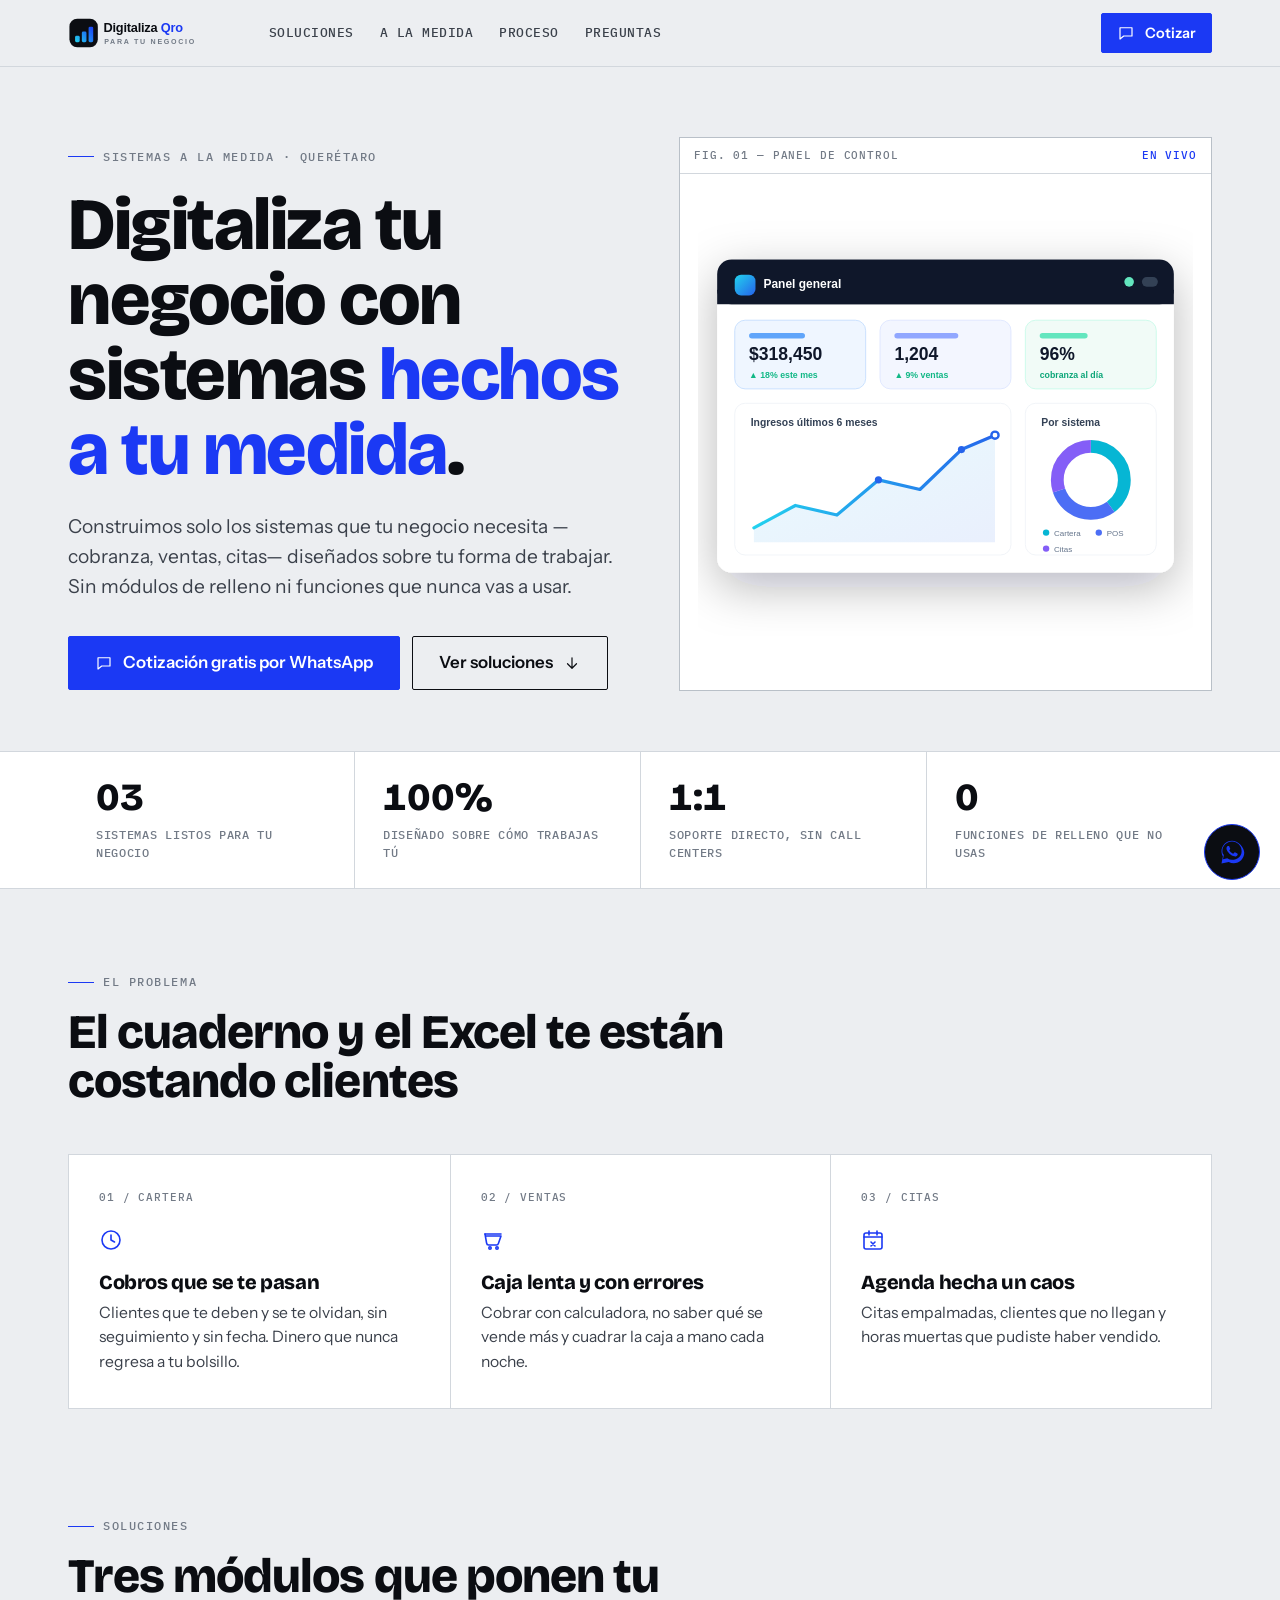
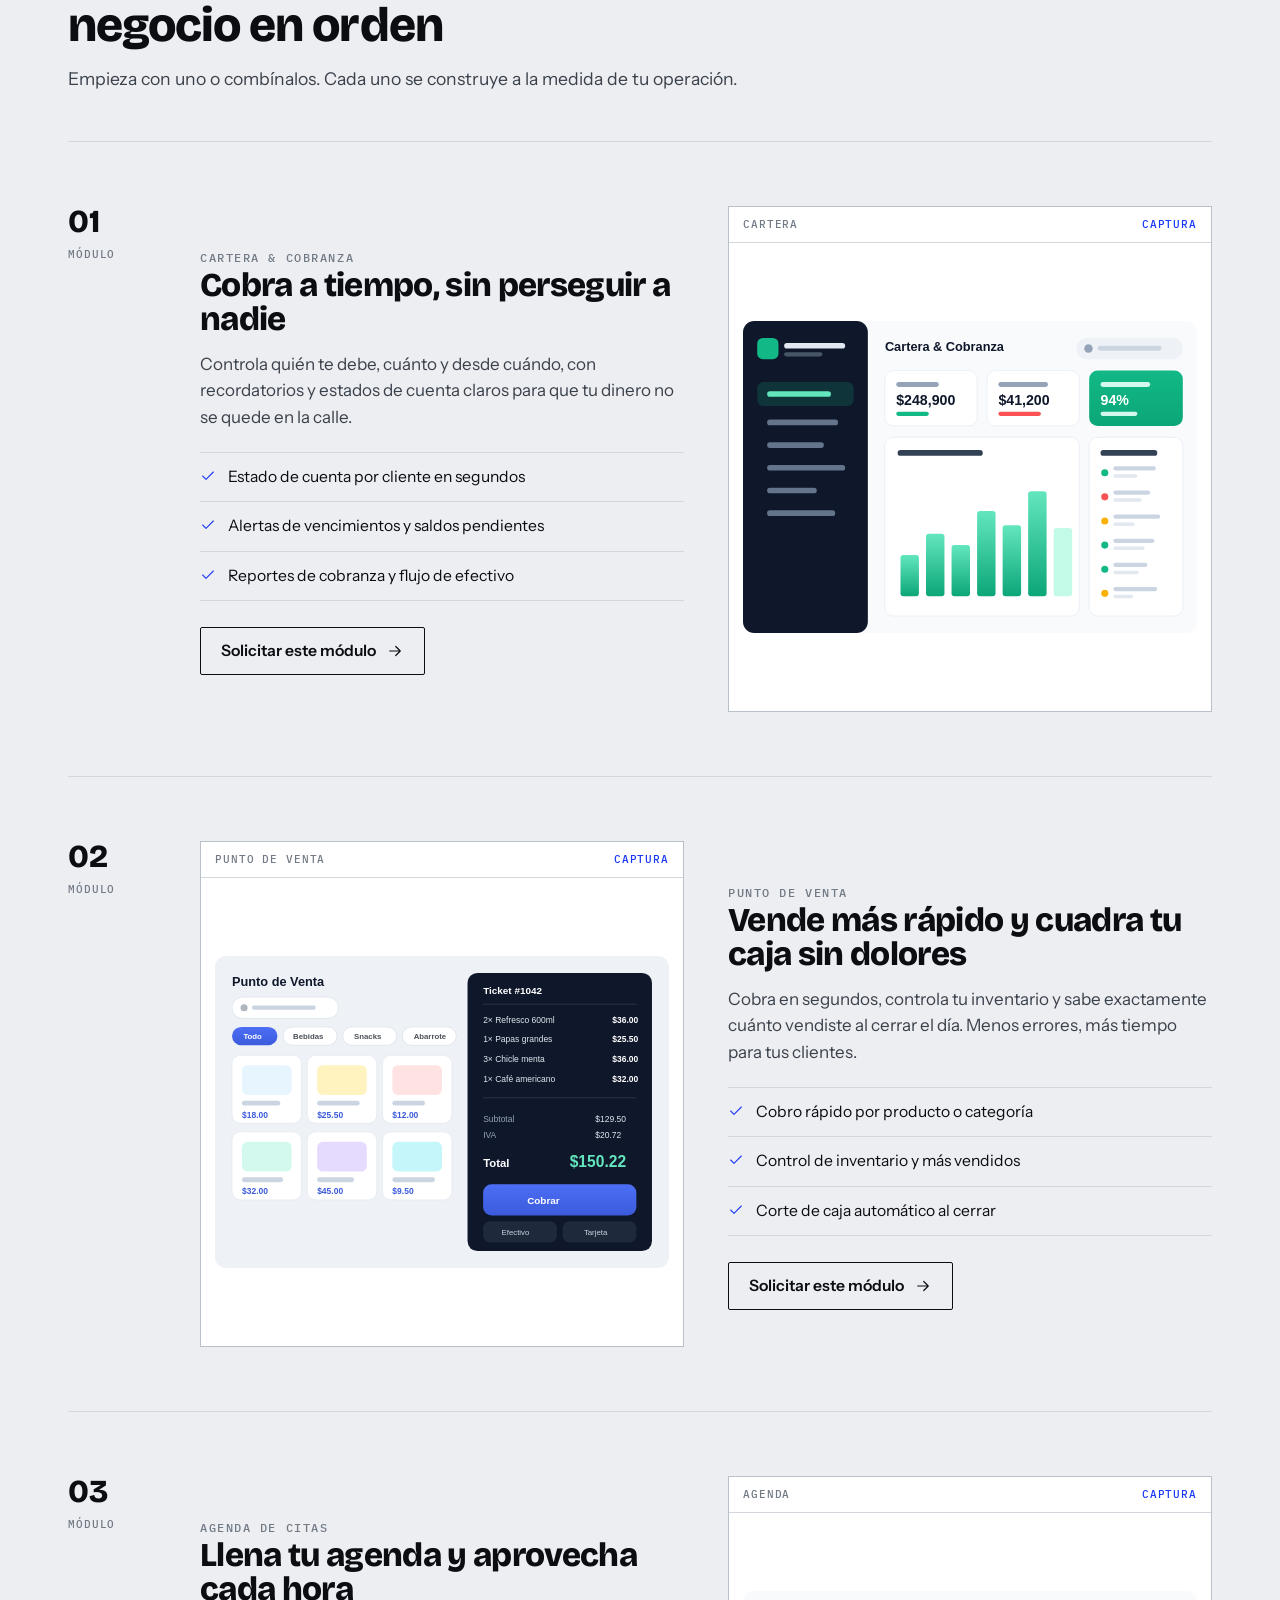
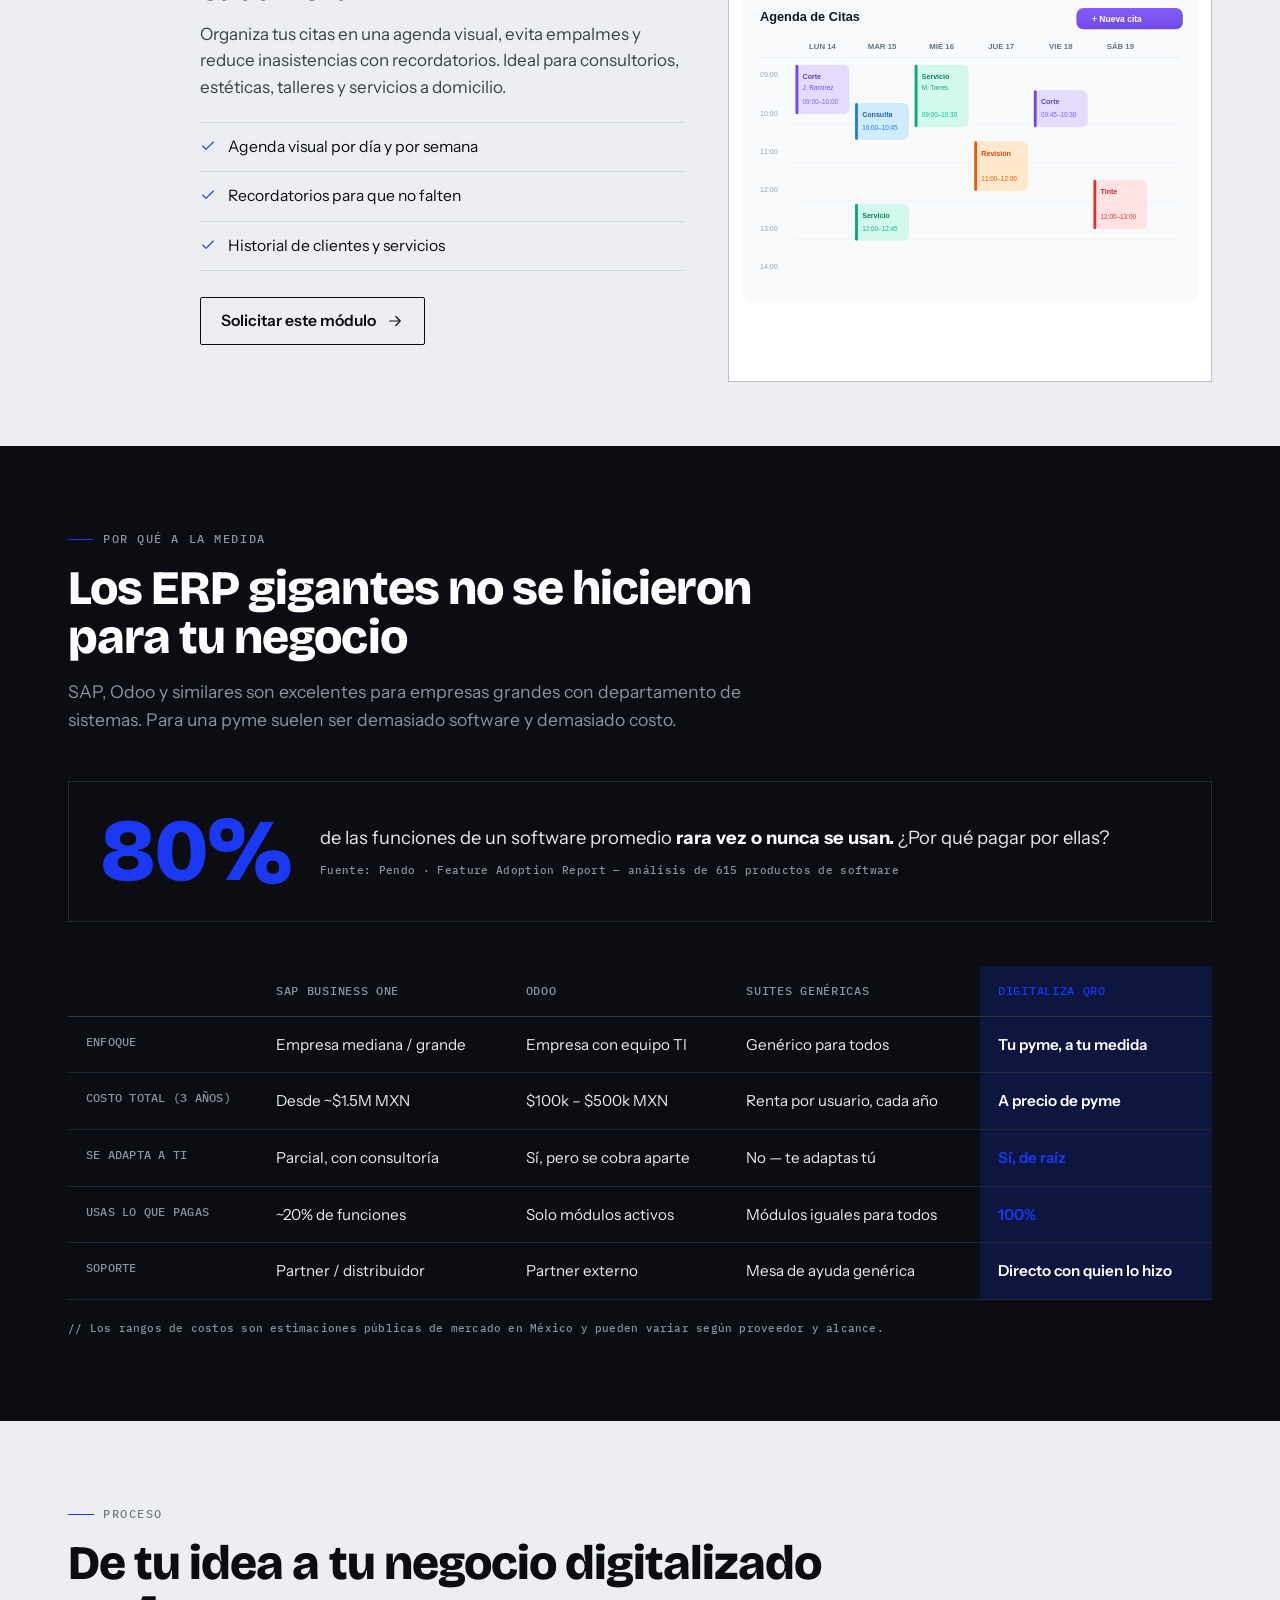
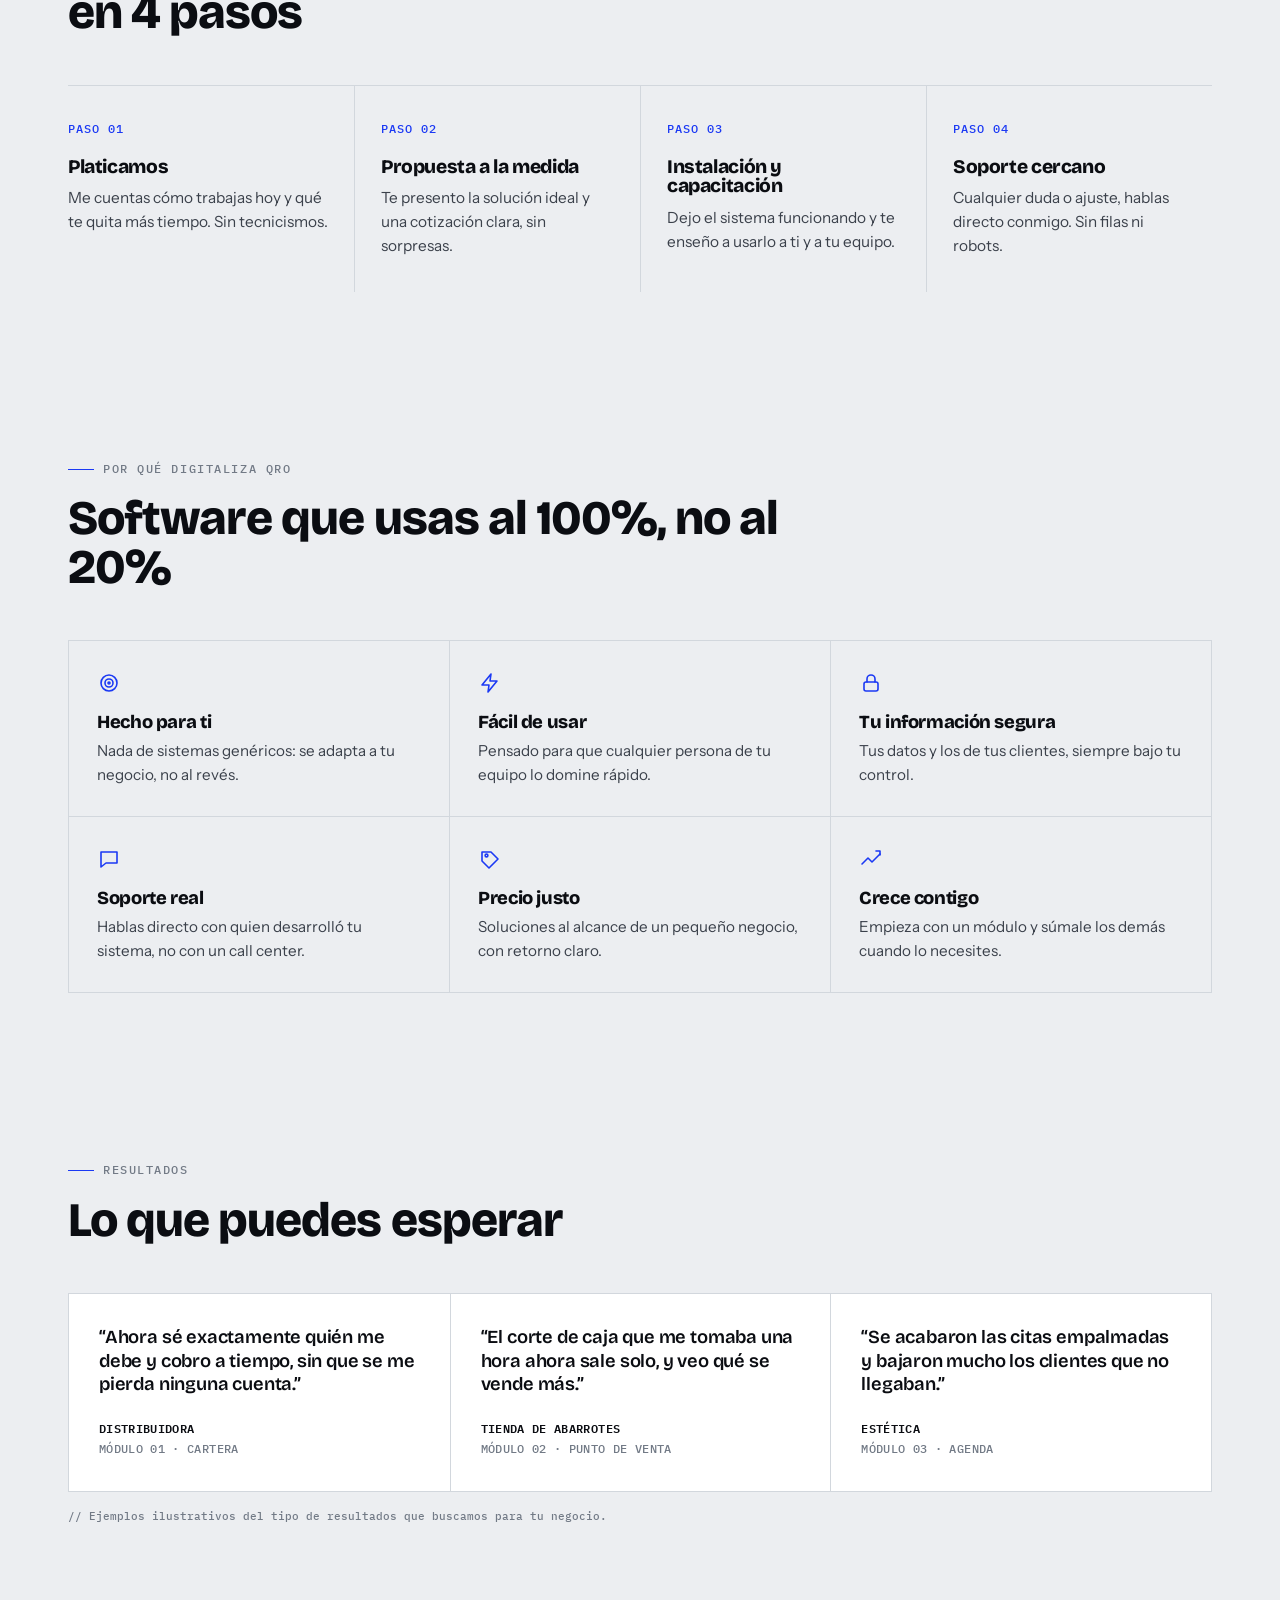
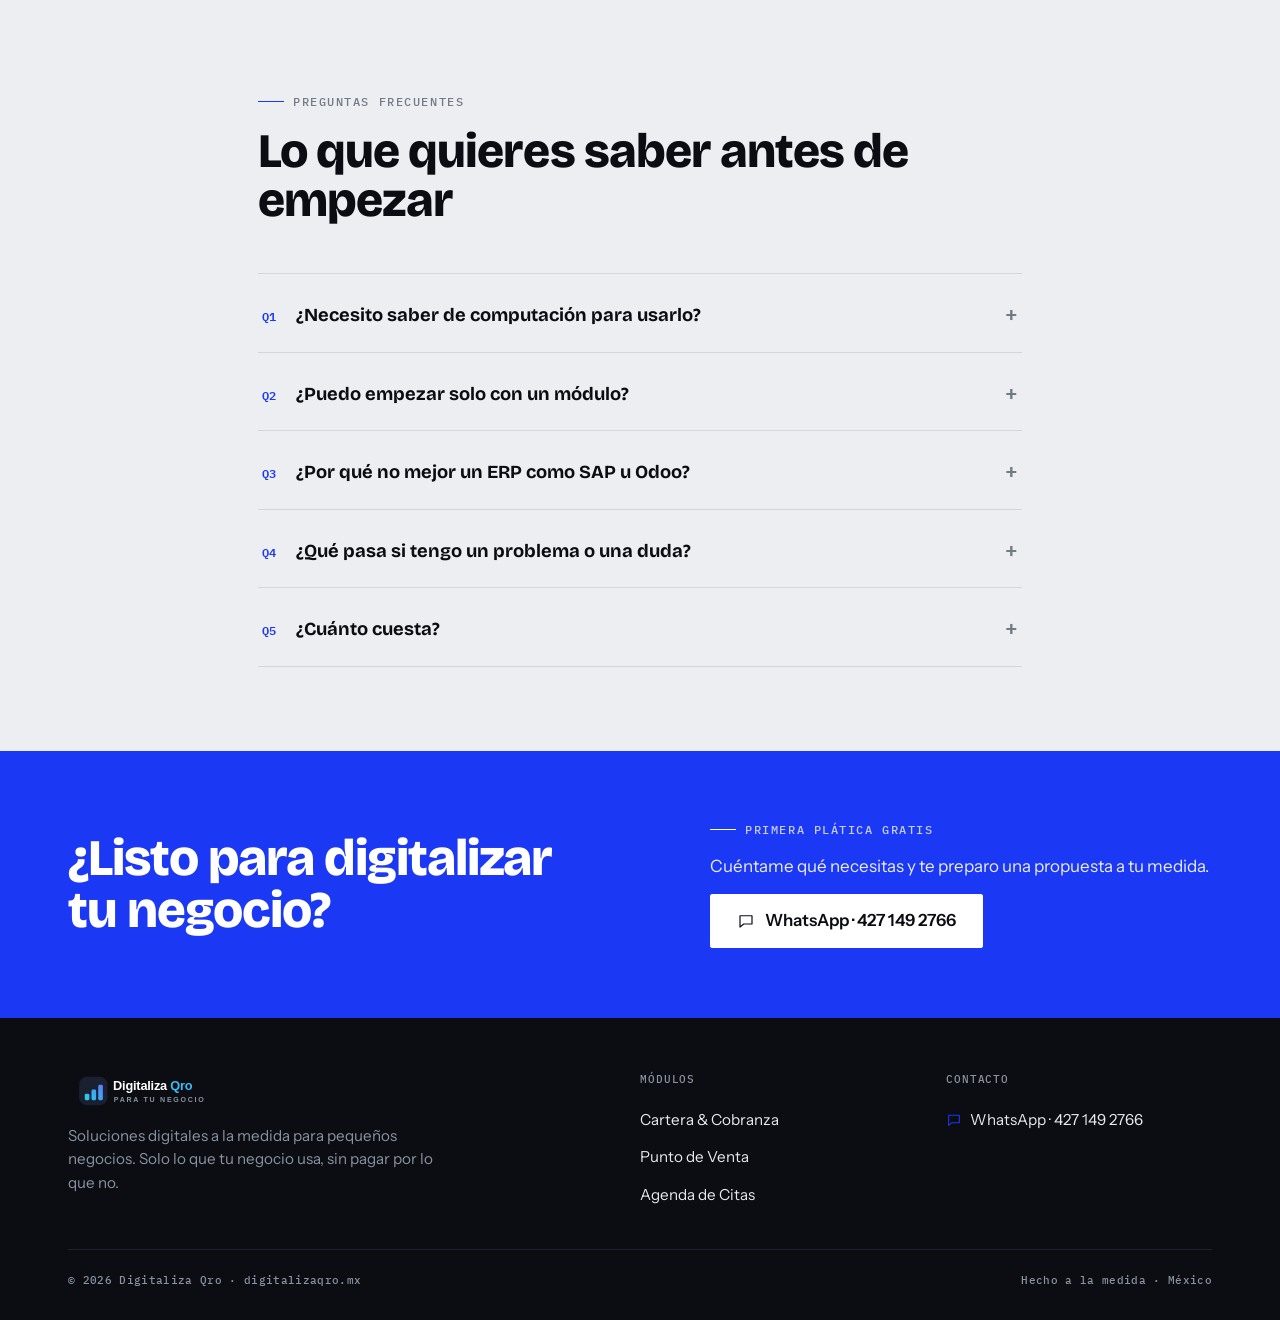
==== digitalizaqro-todo-en-uno.html @ c9964f6a "Rebranding a Digitaliza Qro - Nueva marca descriptiva y local: "Digitaliza Qro · para tu negocio"   " ====
<!DOCTYPE html>
<html lang="es">
<head>
  <meta charset="UTF-8" />
  <meta name="viewport" content="width=device-width, initial-scale=1.0" />
  <title>Digitaliza Qro — Sistemas a la medida para tu negocio</title>
  <meta name="description" content="Digitaliza Qro construye sistemas a la medida para pequeños negocios de Querétaro: cartera y cobranza, punto de venta y agenda de citas. Solo lo que tu negocio usa, sin pagar por lo que no." />
  <meta name="theme-color" content="#0b0d12" />
  <link rel="icon" type="image/svg+xml" href="[data-uri]" />
  <meta property="og:type" content="website" />
  <meta property="og:title" content="Digitaliza Qro — Sistemas a la medida para tu negocio" />
  <meta property="og:description" content="Soluciones digitales a la medida para pequeños negocios. Solo lo que tu negocio usa." />
  <meta property="og:locale" content="es_MX" />
  <style>
@font-face{font-family:'Bricolage Grotesque';font-style:normal;font-weight:400 800;font-display:swap;font-optical-sizing:auto;src:url([data-uri]) format('woff2')}
@font-face{font-family:'Instrument Sans';font-style:normal;font-weight:400 700;font-display:swap;src:url([data-uri]) format('woff2')}
@font-face{font-family:'IBM Plex Mono';font-style:normal;font-weight:500;font-display:swap;src:url([data-uri]) format('woff2')}
@font-face{font-family:'IBM Plex Mono';font-style:normal;font-weight:600;font-display:swap;src:url([data-uri]) format('woff2')}

/* ============================================================
   Digitaliza Qro — sistema técnico / suizo
   Display: Bricolage Grotesque · Texto: Instrument Sans · Datos: IBM Plex Mono
   ============================================================ */
:root{
  --paper:#eceef1;      /* fondo frío tipo hoja técnica */
  --panel:#ffffff;
  --panel-2:#f5f6f8;
  --ink:#0b0d12;        /* casi negro, frío */
  --ink-2:#3b414b;
  --muted:#727a86;      /* etiquetas mono, leyendas */
  --line:#d2d7dd;       /* filetes */
  --line-strong:#b9c0c8;
  --accent:#1b39f4;     /* azul ultramar (señal) */
  --accent-ink:#1730c9;
  --accent-soft:#e4e8ff;
  --night:#0b0d12;      /* secciones oscuras */
  --night-2:#12151c;
  --on-night:#e7e9ee;
  --on-night-mut:#8a93a1;

  --f-display:"Bricolage Grotesque",Georgia,serif;
  --f-body:"Instrument Sans",system-ui,-apple-system,Segoe UI,sans-serif;
  --f-mono:"IBM Plex Mono",ui-monospace,SFMono-Regular,Menlo,monospace;

  --maxw:1200px;
  --gut:28px;
}

*{box-sizing:border-box;margin:0;padding:0}
html{scroll-behavior:smooth;overflow-x:hidden;-webkit-text-size-adjust:100%}
body{
  font-family:var(--f-body);
  background:var(--paper);
  color:var(--ink);
  line-height:1.55;
  font-size:17px;
  -webkit-font-smoothing:antialiased;
  overflow-x:hidden;
}
img,svg{display:block;max-width:100%}
a{color:inherit;text-decoration:none}
h1,h2,h3,h4{font-family:var(--f-display);font-weight:800;line-height:1.02;letter-spacing:-.02em}

/* ---- layout helpers ---- */
.wrap{max-width:var(--maxw);margin-inline:auto;padding-inline:var(--gut)}
.rule{border:0;border-top:1px solid var(--line)}
.section{padding-block:84px}

/* mono kicker / eyebrow */
.kicker{
  font-family:var(--f-mono);font-weight:500;font-size:12px;letter-spacing:.13em;
  text-transform:uppercase;color:var(--muted);display:inline-flex;align-items:center;gap:9px;
}
.kicker::before{content:"";width:26px;height:1px;background:var(--accent);display:inline-block}
.kicker--plain::before{display:none}
.mono{font-family:var(--f-mono);font-variant-numeric:tabular-nums}

.sec-head{display:grid;grid-template-columns:minmax(0,1fr);gap:16px;margin-bottom:48px;max-width:760px}
.sec-head h2{font-size:clamp(1.9rem,4vw,3rem)}
.sec-head p{color:var(--ink-2);font-size:1.1rem;max-width:60ch}

.accent{color:var(--accent)}

/* ---- buttons ---- */
.btn{
  --bw:1.5px;
  display:inline-flex;align-items:center;gap:10px;justify-content:center;
  font-family:var(--f-body);font-weight:600;font-size:.98rem;line-height:1;
  padding:14px 20px;border:var(--bw) solid var(--ink);background:var(--ink);color:#fff;
  border-radius:2px;cursor:pointer;transition:background .16s,color .16s,transform .16s,border-color .16s;
}
.btn:hover{transform:translateY(-1px)}
.btn--accent{background:var(--accent);border-color:var(--accent)}
.btn--accent:hover{background:var(--accent-ink);border-color:var(--accent-ink)}
.btn--ghost{background:transparent;color:var(--ink)}
.btn--ghost:hover{background:var(--ink);color:#fff}
.btn--on-night{background:#fff;color:var(--ink);border-color:#fff}
.btn--on-night:hover{background:transparent;color:#fff}
.btn .i{width:18px;height:18px}
.btn--sm{padding:10px 15px;font-size:.9rem}
.btn--lg{padding:17px 26px;font-size:1.05rem}

.ico{width:24px;height:24px;stroke:currentColor;stroke-width:1.6;fill:none;stroke-linecap:round;stroke-linejoin:round}

/* ============================================================ HEADER */
.hdr{position:sticky;top:0;z-index:50;background:color-mix(in srgb,var(--paper) 88%,transparent);backdrop-filter:blur(10px);border-bottom:1px solid var(--line)}
.hdr__in{display:flex;align-items:center;gap:24px;height:66px}
.brand{display:flex;align-items:center}
.brand img{height:34px;width:auto}
.nav{display:flex;gap:26px;margin-left:8px}
.nav a{font-family:var(--f-mono);font-size:12.5px;letter-spacing:.04em;color:var(--ink-2);text-transform:uppercase;padding-block:4px;position:relative}
.nav a:hover{color:var(--accent)}
.hdr__cta{margin-left:auto}
.burger{display:none;margin-left:auto;flex-direction:column;gap:5px;background:none;border:0;cursor:pointer;padding:8px}
.burger span{width:22px;height:2px;background:var(--ink);transition:.25s}
.burger.on span:nth-child(1){transform:translateY(7px) rotate(45deg)}
.burger.on span:nth-child(2){opacity:0}
.burger.on span:nth-child(3){transform:translateY(-7px) rotate(-45deg)}
.mnav{display:none;flex-direction:column;border-bottom:1px solid var(--line);background:var(--paper)}
.mnav.on{display:flex}
.mnav a{padding:15px var(--gut);font-family:var(--f-mono);font-size:13px;text-transform:uppercase;letter-spacing:.04em;border-top:1px solid var(--line)}
.mnav .btn{margin:16px var(--gut) 20px}

/* ============================================================ HERO */
.hero{position:relative}
.hero__in{
  display:grid;grid-template-columns:1.02fr .98fr;gap:56px;align-items:center;
  padding-block:70px 60px;
}
.hero__copy{min-width:0}
.hero h1{font-size:clamp(2.6rem,6vw,4.6rem);margin:22px 0 24px;text-wrap:balance}
.hero__lead{font-size:1.2rem;color:var(--ink-2);max-width:46ch}
.hero__cta{display:flex;flex-wrap:wrap;gap:12px;margin-top:34px}
.hero__figure{min-width:0}
.figure{border:1px solid var(--line-strong);background:var(--panel)}
.figure__bar{display:flex;justify-content:space-between;align-items:center;padding:9px 14px;border-bottom:1px solid var(--line);font-family:var(--f-mono);font-size:11px;letter-spacing:.08em;text-transform:uppercase;color:var(--muted)}
.figure__bar span:last-child{color:var(--accent)}
.figure__body{padding:18px}
.figure__body img{width:100%}

/* spec strip / stats */
.specs{border-block:1px solid var(--line);background:var(--panel)}
.specs__in{display:grid;grid-template-columns:repeat(4,1fr)}
.spec{padding:26px var(--gut);border-left:1px solid var(--line)}
.spec:first-child{border-left:0}
.spec__n{font-family:var(--f-display);font-weight:800;font-size:2.4rem;line-height:1;font-variant-numeric:tabular-nums}
.spec__l{font-family:var(--f-mono);font-size:11.5px;letter-spacing:.06em;text-transform:uppercase;color:var(--muted);margin-top:10px}

/* ============================================================ PROBLEM */
.prob__grid{display:grid;grid-template-columns:repeat(3,1fr);border:1px solid var(--line);background:var(--panel)}
.prob__cell{padding:34px 30px;border-left:1px solid var(--line)}
.prob__cell:first-child{border-left:0}
.prob__cell .ico{color:var(--accent);margin-bottom:20px}
.prob__cell h3{font-size:1.25rem;margin-bottom:9px}
.prob__cell p{color:var(--ink-2);font-size:.98rem}
.prob__idx{font-family:var(--f-mono);font-size:11px;color:var(--muted);letter-spacing:.08em;display:block;margin-bottom:22px}

/* ============================================================ SOLUTIONS (spec sheet) */
.mod{border-top:1px solid var(--line);padding-block:64px}
.mod__grid{display:grid;grid-template-columns:88px 1fr 1fr;gap:44px;align-items:center}
.mod__meta{align-self:start}
.mod__num{font-family:var(--f-display);font-weight:800;font-size:2rem;line-height:1}
.mod__tag{font-family:var(--f-mono);font-size:11px;letter-spacing:.08em;text-transform:uppercase;color:var(--muted);margin-top:8px;writing-mode:horizontal-tb}
.mod__copy{min-width:0}
.mod__copy h3{font-size:clamp(1.5rem,2.6vw,2.1rem);margin-bottom:14px}
.mod__copy>p{color:var(--ink-2);margin-bottom:22px;max-width:46ch}
.mod__list{list-style:none;display:grid;gap:0;border-top:1px solid var(--line);margin-bottom:26px}
.mod__list li{display:flex;gap:12px;align-items:baseline;padding:12px 0;border-bottom:1px solid var(--line);font-size:.98rem}
.mod__list .ico{width:16px;height:16px;color:var(--accent);flex:none;transform:translateY(2px)}
.mod__media{min-width:0}
.mod__media .figure__body{padding:14px}
.mod--rev .mod__media{order:-1}
@media(min-width:961px){.mod--rev .mod__grid{grid-template-columns:88px 1fr 1fr}.mod--rev .mod__meta{order:0}.mod--rev .mod__copy{order:2}.mod--rev .mod__media{order:1}}

/* ============================================================ COMPARE (matrix) */
.compare{background:var(--night);color:var(--on-night)}
.compare .kicker{color:var(--on-night-mut)}
.compare .sec-head h2{color:#fff}
.compare .sec-head p{color:var(--on-night-mut)}
.bigstat{display:grid;grid-template-columns:auto 1fr;gap:28px;align-items:center;border:1px solid #232833;padding:30px 32px;margin-bottom:44px}
.bigstat__n{font-family:var(--f-display);font-weight:800;font-size:clamp(3.4rem,8vw,5.5rem);line-height:.9;color:var(--accent)}
.bigstat__t{font-size:1.15rem;color:var(--on-night)}
.bigstat__t b{color:#fff}
.bigstat__src{display:block;margin-top:10px;font-family:var(--f-mono);font-size:11px;color:var(--on-night-mut);letter-spacing:.03em}
.matrix{width:100%;border-collapse:collapse;font-size:.95rem}
.matrix th,.matrix td{text-align:left;padding:16px 18px;border-bottom:1px solid #222735;vertical-align:top}
.matrix thead th{font-family:var(--f-mono);font-size:11.5px;letter-spacing:.06em;text-transform:uppercase;color:var(--on-night-mut);font-weight:500;border-bottom:1px solid #2c3342}
.matrix thead th.is-us{color:var(--accent)}
.matrix tbody th{font-family:var(--f-mono);font-size:12px;font-weight:500;color:var(--on-night-mut);letter-spacing:.02em;text-transform:uppercase;width:190px}
.matrix td{color:var(--on-night)}
.matrix col.is-us,.matrix .is-us{background:rgba(27,57,244,.10)}
.matrix td.is-us{color:#fff;font-weight:600}
.matrix .yes{color:var(--accent)}
.compare__note{font-family:var(--f-mono);font-size:11px;color:var(--on-night-mut);margin-top:20px;letter-spacing:.02em}
.matrix__scroll{overflow-x:auto}

/* ============================================================ PROCESS */
.proc__grid{display:grid;grid-template-columns:repeat(4,1fr);border-top:1px solid var(--line)}
.proc__step{padding:34px 26px 34px 0;border-top:0;position:relative}
.proc__step + .proc__step{border-left:1px solid var(--line);padding-left:26px}
.proc__n{font-family:var(--f-mono);font-size:12px;color:var(--accent);letter-spacing:.08em;display:block;margin-bottom:18px}
.proc__step h3{font-size:1.2rem;margin-bottom:10px}
.proc__step p{color:var(--ink-2);font-size:.96rem}

/* ============================================================ BENEFITS */
.ben__grid{display:grid;grid-template-columns:repeat(3,1fr);border-top:1px solid var(--line);border-left:1px solid var(--line)}
.ben{padding:30px 28px;border-right:1px solid var(--line);border-bottom:1px solid var(--line)}
.ben .ico{color:var(--accent);margin-bottom:18px}
.ben h3{font-size:1.15rem;margin-bottom:7px}
.ben p{color:var(--ink-2);font-size:.95rem}

/* ============================================================ TESTIMONIALS */
.quotes{display:grid;grid-template-columns:repeat(3,1fr);gap:0;border:1px solid var(--line);background:var(--panel)}
.quote{padding:32px 30px;border-left:1px solid var(--line)}
.quote:first-child{border-left:0}
.quote p{font-family:var(--f-display);font-weight:600;font-size:1.15rem;line-height:1.3;letter-spacing:-.01em;margin-bottom:22px}
.quote footer{font-family:var(--f-mono);font-size:11.5px;letter-spacing:.03em;text-transform:uppercase;color:var(--muted);line-height:1.7}
.quote footer b{display:block;color:var(--ink);font-weight:600}
.quotes__note{font-family:var(--f-mono);font-size:11px;color:var(--muted);margin-top:16px}

/* ============================================================ FAQ */
.faq{max-width:820px}
.faq__item{border-top:1px solid var(--line)}
.faq__item:last-child{border-bottom:1px solid var(--line)}
.faq__item summary{list-style:none;cursor:pointer;display:flex;gap:20px;align-items:baseline;padding:22px 4px;font-family:var(--f-display);font-weight:700;font-size:1.15rem}
.faq__item summary::-webkit-details-marker{display:none}
.faq__q{font-family:var(--f-mono);font-size:12px;color:var(--accent);flex:none;padding-top:4px}
.faq__item .plus{margin-left:auto;font-family:var(--f-mono);font-size:1.3rem;color:var(--muted);transition:transform .2s;flex:none}
.faq__item[open] .plus{transform:rotate(45deg);color:var(--accent)}
.faq__item p{padding:0 4px 24px 48px;color:var(--ink-2);max-width:64ch}

/* ============================================================ CTA */
.cta{background:var(--accent);color:#fff}
.cta__in{display:grid;grid-template-columns:1.2fr 1fr;gap:40px;align-items:center;padding-block:70px}
.cta h2{font-size:clamp(2rem,4.5vw,3.2rem);color:#fff;text-wrap:balance}
.cta__side{display:flex;flex-direction:column;gap:14px;align-items:flex-start}
.cta__side .kicker{color:rgba(255,255,255,.75)}
.cta__side .kicker::before{background:#fff}
.cta .btn--on-night:hover{color:#fff;border-color:#fff}

/* ============================================================ FOOTER */
.ft{background:var(--night);color:var(--on-night-mut);padding-block:56px 30px}
.ft__grid{display:grid;grid-template-columns:2fr 1fr 1fr;gap:40px;padding-bottom:36px;border-bottom:1px solid #1e222c}
.ft__brand img{height:34px;margin-bottom:16px}
.ft__brand p{max-width:38ch;font-size:.95rem}
.ft__col h4{font-family:var(--f-mono);font-size:11px;letter-spacing:.08em;text-transform:uppercase;color:var(--on-night-mut);font-weight:500;margin-bottom:16px}
.ft__col a{display:flex;align-items:center;gap:8px;color:var(--on-night);padding:7px 0;font-size:.95rem}
.ft__col a:hover{color:var(--accent)}
.ft__col a .ico{width:16px;height:16px;color:var(--accent)}
.ft__bot{padding-top:22px;display:flex;justify-content:space-between;gap:16px;flex-wrap:wrap;font-family:var(--f-mono);font-size:11px;letter-spacing:.03em}

/* ============================================================ WhatsApp float */
.wafloat{position:fixed;right:20px;bottom:20px;z-index:60;width:56px;height:56px;border-radius:50%;background:#0b0d12;border:1.5px solid var(--accent);display:grid;place-items:center;transition:transform .18s}
.wafloat:hover{transform:scale(1.06)}
.wafloat svg{width:28px;height:28px}

/* ============================================================ reveal */
.rev{opacity:0;transform:translateY(16px);transition:opacity .5s ease,transform .5s ease}
.rev.in{opacity:1;transform:none}

/* ============================================================ RESPONSIVE */
@media(max-width:960px){
  .nav,.hdr__cta{display:none}
  .burger{display:flex}
  .hero__in{grid-template-columns:1fr;gap:40px;padding-block:48px 40px}
  .specs__in{grid-template-columns:1fr 1fr}
  .spec{border-left:0;border-top:1px solid var(--line)}
  .spec:first-child,.spec:nth-child(2){border-top:0}
  .spec:nth-child(even){border-left:1px solid var(--line)}
  .prob__grid{grid-template-columns:1fr}
  .prob__cell{border-left:0;border-top:1px solid var(--line)}
  .prob__cell:first-child{border-top:0}
  .mod__grid{grid-template-columns:1fr;gap:26px}
  .mod__meta{display:flex;align-items:baseline;gap:14px}
  .mod__tag{margin-top:0}
  .mod--rev .mod__media,.mod__media{order:0}
  .proc__grid{grid-template-columns:1fr 1fr}
  .proc__step + .proc__step{border-left:1px solid var(--line)}
  .proc__step:nth-child(odd) + .proc__step{border-left:1px solid var(--line)}
  .proc__step:nth-child(3),.proc__step:nth-child(4){border-top:1px solid var(--line)}
  .proc__step:nth-child(3){border-left:0}
  .ben__grid{grid-template-columns:1fr 1fr}
  .quotes{grid-template-columns:1fr}
  .quote{border-left:0;border-top:1px solid var(--line)}
  .quote:first-child{border-top:0}
  .cta__in,.ft__grid{grid-template-columns:1fr}
}
@media(max-width:560px){
  body{font-size:16px}
  .section{padding-block:60px}
  .specs__in,.proc__grid,.ben__grid{grid-template-columns:1fr}
  .spec,.proc__step{border-left:0!important}
  .spec:nth-child(n){border-top:1px solid var(--line)}
  .spec:first-child{border-top:0}
  .proc__step + .proc__step{border-left:0!important;border-top:1px solid var(--line)}
  .ben{border-right:0}
  .matrix tbody th{width:auto}
  .cta__side .btn{width:100%}
}
@media(prefers-reduced-motion:reduce){
  *{animation:none!important;scroll-behavior:auto!important}
  .rev{opacity:1;transform:none;transition:none}
}

</style>
</head>
<body>

  <!-- ============ HEADER ============ -->
  <header class="hdr" id="top">
    <div class="wrap hdr__in">
      <a href="#top" class="brand" aria-label="Digitaliza Qro — inicio">
        <img src="[data-uri]" alt="Digitaliza Qro — sistemas para tu negocio" width="188" height="40" />
      </a>
      <nav class="nav" aria-label="Principal">
        <a href="#soluciones">Soluciones</a>
        <a href="#comparativa">A la medida</a>
        <a href="#proceso">Proceso</a>
        <a href="#faq">Preguntas</a>
      </nav>
      <a class="btn btn--accent btn--sm hdr__cta" href="https://wa.me/524271492766?text=Hola%2C%20quiero%20una%20cotizaci%C3%B3n%20de%20Digitaliza%20Qro" target="_blank" rel="noopener">
        <svg class="i ico" viewBox="0 0 24 24" aria-hidden="true"><path d="M4 5h16v11H9l-5 4z"/></svg>
        Cotizar
      </a>
      <button class="burger" id="burger" aria-label="Menú" aria-expanded="false"><span></span><span></span><span></span></button>
    </div>
    <div class="mnav" id="mnav">
      <a href="#soluciones">Soluciones</a>
      <a href="#comparativa">A la medida</a>
      <a href="#proceso">Proceso</a>
      <a href="#faq">Preguntas</a>
      <a class="btn btn--accent" href="https://wa.me/524271492766" target="_blank" rel="noopener">Cotizar por WhatsApp</a>
    </div>
  </header>

  <main>
    <!-- ============ HERO ============ -->
    <section class="hero">
      <div class="wrap hero__in">
        <div class="hero__copy">
          <span class="kicker">Sistemas a la medida · Querétaro</span>
          <h1>Digitaliza tu negocio con sistemas <span class="accent">hechos a tu medida</span>.</h1>
          <p class="hero__lead">Construimos solo los sistemas que tu negocio necesita —cobranza, ventas, citas— diseñados sobre tu forma de trabajar. Sin módulos de relleno ni funciones que nunca vas a usar.</p>
          <div class="hero__cta">
            <a class="btn btn--accent btn--lg" href="https://wa.me/524271492766?text=Hola%2C%20quiero%20una%20cotizaci%C3%B3n%20para%20digitalizar%20mi%20negocio" target="_blank" rel="noopener">
              <svg class="i ico" viewBox="0 0 24 24" aria-hidden="true"><path d="M4 5h16v11H9l-5 4z"/></svg>
              Cotización gratis por WhatsApp
            </a>
            <a class="btn btn--ghost btn--lg" href="#soluciones">
              Ver soluciones
              <svg class="i ico" viewBox="0 0 24 24" aria-hidden="true"><path d="M12 5v14M6 13l6 6 6-6"/></svg>
            </a>
          </div>
        </div>
        <div class="hero__figure">
          <figure class="figure">
            <figcaption class="figure__bar"><span>Fig. 01 — Panel de control</span><span>en vivo</span></figcaption>
            <div class="figure__body">
              <img src="[data-uri]" alt="Panel de control con ingresos, ventas y cobranza" width="620" height="480" loading="eager" />
            </div>
          </figure>
        </div>
      </div>
    </section>

    <!-- ============ SPECS / STATS ============ -->
    <section class="specs" aria-label="Cifras">
      <div class="wrap">
        <div class="specs__in">
          <div class="spec"><div class="spec__n">03</div><div class="spec__l">Sistemas listos para tu negocio</div></div>
          <div class="spec"><div class="spec__n">100%</div><div class="spec__l">Diseñado sobre cómo trabajas tú</div></div>
          <div class="spec"><div class="spec__n">1:1</div><div class="spec__l">Soporte directo, sin call centers</div></div>
          <div class="spec"><div class="spec__n">0</div><div class="spec__l">Funciones de relleno que no usas</div></div>
        </div>
      </div>
    </section>

    <!-- ============ PROBLEM ============ -->
    <section class="section wrap">
      <div class="sec-head">
        <span class="kicker">El problema</span>
        <h2>El cuaderno y el Excel te están costando clientes</h2>
      </div>
      <div class="prob__grid">
        <div class="prob__cell">
          <span class="prob__idx mono">01 / CARTERA</span>
          <svg class="ico" viewBox="0 0 24 24" aria-hidden="true"><circle cx="12" cy="12" r="9"/><path d="M12 7v5l3.5 2"/></svg>
          <h3>Cobros que se te pasan</h3>
          <p>Clientes que te deben y se te olvidan, sin seguimiento y sin fecha. Dinero que nunca regresa a tu bolsillo.</p>
        </div>
        <div class="prob__cell">
          <span class="prob__idx mono">02 / VENTAS</span>
          <svg class="ico" viewBox="0 0 24 24" aria-hidden="true"><path d="M4 6l16 .001"/><path d="M4 6l1.6 9.2a2 2 0 0 0 2 1.8h7.8a2 2 0 0 0 2-1.6L20 8H5"/><circle cx="9" cy="20" r="1.2"/><circle cx="16" cy="20" r="1.2"/></svg>
          <h3>Caja lenta y con errores</h3>
          <p>Cobrar con calculadora, no saber qué se vende más y cuadrar la caja a mano cada noche.</p>
        </div>
        <div class="prob__cell">
          <span class="prob__idx mono">03 / CITAS</span>
          <svg class="ico" viewBox="0 0 24 24" aria-hidden="true"><rect x="3" y="5" width="18" height="16" rx="2"/><path d="M3 9h18M8 3v4M16 3v4"/><path d="M10 14l4 4M14 14l-4 4"/></svg>
          <h3>Agenda hecha un caos</h3>
          <p>Citas empalmadas, clientes que no llegan y horas muertas que pudiste haber vendido.</p>
        </div>
      </div>
    </section>

    <!-- ============ SOLUTIONS ============ -->
    <section id="soluciones" class="wrap" style="padding-top:24px">
      <div class="sec-head">
        <span class="kicker">Soluciones</span>
        <h2>Tres módulos que ponen tu negocio en orden</h2>
        <p>Empieza con uno o combínalos. Cada uno se construye a la medida de tu operación.</p>
      </div>

      <!-- 01 -->
      <article class="mod">
        <div class="mod__grid">
          <div class="mod__meta">
            <div class="mod__num">01</div>
            <div class="mod__tag">Módulo</div>
          </div>
          <div class="mod__copy">
            <span class="kicker kicker--plain">Cartera &amp; Cobranza</span>
            <h3>Cobra a tiempo, sin perseguir a nadie</h3>
            <p>Controla quién te debe, cuánto y desde cuándo, con recordatorios y estados de cuenta claros para que tu dinero no se quede en la calle.</p>
            <ul class="mod__list">
              <li><svg class="ico" viewBox="0 0 24 24"><path d="M4 12l5 5L20 6"/></svg> Estado de cuenta por cliente en segundos</li>
              <li><svg class="ico" viewBox="0 0 24 24"><path d="M4 12l5 5L20 6"/></svg> Alertas de vencimientos y saldos pendientes</li>
              <li><svg class="ico" viewBox="0 0 24 24"><path d="M4 12l5 5L20 6"/></svg> Reportes de cobranza y flujo de efectivo</li>
            </ul>
            <a class="btn btn--ghost" href="https://wa.me/524271492766?text=Me%20interesa%20el%20m%C3%B3dulo%20de%20Cartera%20y%20Cobranza" target="_blank" rel="noopener">Solicitar este módulo
              <svg class="i ico" viewBox="0 0 24 24"><path d="M5 12h14M13 6l6 6-6 6"/></svg></a>
          </div>
          <div class="mod__media">
            <figure class="figure"><figcaption class="figure__bar"><span>Cartera</span><span>captura</span></figcaption>
              <div class="figure__body"><img src="[data-uri]" alt="Sistema de cartera y cobranza" width="640" height="440" loading="lazy" /></div>
            </figure>
          </div>
        </div>
      </article>

      <!-- 02 -->
      <article class="mod mod--rev">
        <div class="mod__grid">
          <div class="mod__meta">
            <div class="mod__num">02</div>
            <div class="mod__tag">Módulo</div>
          </div>
          <div class="mod__copy">
            <span class="kicker kicker--plain">Punto de Venta</span>
            <h3>Vende más rápido y cuadra tu caja sin dolores</h3>
            <p>Cobra en segundos, controla tu inventario y sabe exactamente cuánto vendiste al cerrar el día. Menos errores, más tiempo para tus clientes.</p>
            <ul class="mod__list">
              <li><svg class="ico" viewBox="0 0 24 24"><path d="M4 12l5 5L20 6"/></svg> Cobro rápido por producto o categoría</li>
              <li><svg class="ico" viewBox="0 0 24 24"><path d="M4 12l5 5L20 6"/></svg> Control de inventario y más vendidos</li>
              <li><svg class="ico" viewBox="0 0 24 24"><path d="M4 12l5 5L20 6"/></svg> Corte de caja automático al cerrar</li>
            </ul>
            <a class="btn btn--ghost" href="https://wa.me/524271492766?text=Me%20interesa%20el%20m%C3%B3dulo%20de%20Punto%20de%20Venta" target="_blank" rel="noopener">Solicitar este módulo
              <svg class="i ico" viewBox="0 0 24 24"><path d="M5 12h14M13 6l6 6-6 6"/></svg></a>
          </div>
          <div class="mod__media">
            <figure class="figure"><figcaption class="figure__bar"><span>Punto de venta</span><span>captura</span></figcaption>
              <div class="figure__body"><img src="[data-uri]" alt="Pantalla de punto de venta" width="640" height="440" loading="lazy" /></div>
            </figure>
          </div>
        </div>
      </article>

      <!-- 03 -->
      <article class="mod">
        <div class="mod__grid">
          <div class="mod__meta">
            <div class="mod__num">03</div>
            <div class="mod__tag">Módulo</div>
          </div>
          <div class="mod__copy">
            <span class="kicker kicker--plain">Agenda de Citas</span>
            <h3>Llena tu agenda y aprovecha cada hora</h3>
            <p>Organiza tus citas en una agenda visual, evita empalmes y reduce inasistencias con recordatorios. Ideal para consultorios, estéticas, talleres y servicios a domicilio.</p>
            <ul class="mod__list">
              <li><svg class="ico" viewBox="0 0 24 24"><path d="M4 12l5 5L20 6"/></svg> Agenda visual por día y por semana</li>
              <li><svg class="ico" viewBox="0 0 24 24"><path d="M4 12l5 5L20 6"/></svg> Recordatorios para que no falten</li>
              <li><svg class="ico" viewBox="0 0 24 24"><path d="M4 12l5 5L20 6"/></svg> Historial de clientes y servicios</li>
            </ul>
            <a class="btn btn--ghost" href="https://wa.me/524271492766?text=Me%20interesa%20el%20m%C3%B3dulo%20de%20Agenda%20de%20Citas" target="_blank" rel="noopener">Solicitar este módulo
              <svg class="i ico" viewBox="0 0 24 24"><path d="M5 12h14M13 6l6 6-6 6"/></svg></a>
          </div>
          <div class="mod__media">
            <figure class="figure"><figcaption class="figure__bar"><span>Agenda</span><span>captura</span></figcaption>
              <div class="figure__body"><img src="[data-uri]" alt="Agenda de citas" width="640" height="440" loading="lazy" /></div>
            </figure>
          </div>
        </div>
      </article>
    </section>

    <!-- ============ COMPARE ============ -->
    <section id="comparativa" class="compare section">
      <div class="wrap">
        <div class="sec-head">
          <span class="kicker">Por qué a la medida</span>
          <h2>Los ERP gigantes no se hicieron para tu negocio</h2>
          <p>SAP, Odoo y similares son excelentes para empresas grandes con departamento de sistemas. Para una pyme suelen ser demasiado software y demasiado costo.</p>
        </div>

        <div class="bigstat">
          <div class="bigstat__n">80%</div>
          <div>
            <p class="bigstat__t">de las funciones de un software promedio <b>rara vez o nunca se usan.</b> ¿Por qué pagar por ellas?</p>
            <span class="bigstat__src">Fuente: Pendo · Feature Adoption Report — análisis de 615 productos de software</span>
          </div>
        </div>

        <div class="matrix__scroll">
          <table class="matrix">
            <colgroup><col /><col /><col /><col /><col class="is-us" /></colgroup>
            <thead>
              <tr>
                <th scope="col"></th>
                <th scope="col">SAP Business One</th>
                <th scope="col">Odoo</th>
                <th scope="col">Suites genéricas</th>
                <th scope="col" class="is-us">Digitaliza Qro</th>
              </tr>
            </thead>
            <tbody>
              <tr>
                <th scope="row">Enfoque</th>
                <td>Empresa mediana / grande</td>
                <td>Empresa con equipo TI</td>
                <td>Genérico para todos</td>
                <td class="is-us">Tu pyme, a tu medida</td>
              </tr>
              <tr>
                <th scope="row">Costo total (3 años)</th>
                <td>Desde ~$1.5M MXN</td>
                <td>$100k – $500k MXN</td>
                <td>Renta por usuario, cada año</td>
                <td class="is-us">A precio de pyme</td>
              </tr>
              <tr>
                <th scope="row">Se adapta a ti</th>
                <td>Parcial, con consultoría</td>
                <td>Sí, pero se cobra aparte</td>
                <td>No — te adaptas tú</td>
                <td class="is-us"><span class="yes">Sí, de raíz</span></td>
              </tr>
              <tr>
                <th scope="row">Usas lo que pagas</th>
                <td>~20% de funciones</td>
                <td>Solo módulos activos</td>
                <td>Módulos iguales para todos</td>
                <td class="is-us"><span class="yes">100%</span></td>
              </tr>
              <tr>
                <th scope="row">Soporte</th>
                <td>Partner / distribuidor</td>
                <td>Partner externo</td>
                <td>Mesa de ayuda genérica</td>
                <td class="is-us">Directo con quien lo hizo</td>
              </tr>
            </tbody>
          </table>
        </div>
        <p class="compare__note">// Los rangos de costos son estimaciones públicas de mercado en México y pueden variar según proveedor y alcance.</p>
      </div>
    </section>

    <!-- ============ PROCESS ============ -->
    <section id="proceso" class="section wrap">
      <div class="sec-head">
        <span class="kicker">Proceso</span>
        <h2>De tu idea a tu negocio digitalizado en 4 pasos</h2>
      </div>
      <div class="proc__grid">
        <div class="proc__step"><span class="proc__n">PASO 01</span><h3>Platicamos</h3><p>Me cuentas cómo trabajas hoy y qué te quita más tiempo. Sin tecnicismos.</p></div>
        <div class="proc__step"><span class="proc__n">PASO 02</span><h3>Propuesta a la medida</h3><p>Te presento la solución ideal y una cotización clara, sin sorpresas.</p></div>
        <div class="proc__step"><span class="proc__n">PASO 03</span><h3>Instalación y capacitación</h3><p>Dejo el sistema funcionando y te enseño a usarlo a ti y a tu equipo.</p></div>
        <div class="proc__step"><span class="proc__n">PASO 04</span><h3>Soporte cercano</h3><p>Cualquier duda o ajuste, hablas directo conmigo. Sin filas ni robots.</p></div>
      </div>
    </section>

    <!-- ============ BENEFITS ============ -->
    <section class="section wrap">
      <div class="sec-head">
        <span class="kicker">Por qué Digitaliza Qro</span>
        <h2>Software que usas al 100%, no al 20%</h2>
      </div>
      <div class="ben__grid">
        <div class="ben"><svg class="ico" viewBox="0 0 24 24"><circle cx="12" cy="12" r="8"/><circle cx="12" cy="12" r="4"/><circle cx="12" cy="12" r="1"/></svg><h3>Hecho para ti</h3><p>Nada de sistemas genéricos: se adapta a tu negocio, no al revés.</p></div>
        <div class="ben"><svg class="ico" viewBox="0 0 24 24"><path d="M13 3L4 14h7l-1 7 9-11h-7z"/></svg><h3>Fácil de usar</h3><p>Pensado para que cualquier persona de tu equipo lo domine rápido.</p></div>
        <div class="ben"><svg class="ico" viewBox="0 0 24 24"><rect x="5" y="11" width="14" height="9" rx="2"/><path d="M8 11V8a4 4 0 0 1 8 0v3"/></svg><h3>Tu información segura</h3><p>Tus datos y los de tus clientes, siempre bajo tu control.</p></div>
        <div class="ben"><svg class="ico" viewBox="0 0 24 24"><path d="M4 5h16v11H9l-5 4z"/></svg><h3>Soporte real</h3><p>Hablas directo con quien desarrolló tu sistema, no con un call center.</p></div>
        <div class="ben"><svg class="ico" viewBox="0 0 24 24"><path d="M4 5h9l7 7-9 9-7-7z"/><circle cx="8.5" cy="8.5" r="1.4"/></svg><h3>Precio justo</h3><p>Soluciones al alcance de un pequeño negocio, con retorno claro.</p></div>
        <div class="ben"><svg class="ico" viewBox="0 0 24 24"><path d="M3 17l6-6 4 4 8-8"/><path d="M21 8V4h-4"/></svg><h3>Crece contigo</h3><p>Empieza con un módulo y súmale los demás cuando lo necesites.</p></div>
      </div>
    </section>

    <!-- ============ TESTIMONIALS ============ -->
    <section class="section wrap">
      <div class="sec-head">
        <span class="kicker">Resultados</span>
        <h2>Lo que puedes esperar</h2>
      </div>
      <div class="quotes">
        <blockquote class="quote">
          <p>“Ahora sé exactamente quién me debe y cobro a tiempo, sin que se me pierda ninguna cuenta.”</p>
          <footer><b>Distribuidora</b> Módulo 01 · Cartera</footer>
        </blockquote>
        <blockquote class="quote">
          <p>“El corte de caja que me tomaba una hora ahora sale solo, y veo qué se vende más.”</p>
          <footer><b>Tienda de abarrotes</b> Módulo 02 · Punto de venta</footer>
        </blockquote>
        <blockquote class="quote">
          <p>“Se acabaron las citas empalmadas y bajaron mucho los clientes que no llegaban.”</p>
          <footer><b>Estética</b> Módulo 03 · Agenda</footer>
        </blockquote>
      </div>
      <p class="quotes__note">// Ejemplos ilustrativos del tipo de resultados que buscamos para tu negocio.</p>
    </section>

    <!-- ============ FAQ ============ -->
    <section id="faq" class="section wrap faq">
      <div class="sec-head">
        <span class="kicker">Preguntas frecuentes</span>
        <h2>Lo que quieres saber antes de empezar</h2>
      </div>
      <details class="faq__item">
        <summary><span class="faq__q">Q1</span> ¿Necesito saber de computación para usarlo?<span class="plus">+</span></summary>
        <p>No. Los sistemas están diseñados para ser fáciles e intuitivos, y la capacitación está incluida. Si sabes usar un celular, puedes usarlos.</p>
      </details>
      <details class="faq__item">
        <summary><span class="faq__q">Q2</span> ¿Puedo empezar solo con un módulo?<span class="plus">+</span></summary>
        <p>Claro. Puedes comenzar con el que más te urja —cartera, punto de venta o citas— y sumar los demás cuando lo necesites.</p>
      </details>
      <details class="faq__item">
        <summary><span class="faq__q">Q3</span> ¿Por qué no mejor un ERP como SAP u Odoo?<span class="plus">+</span></summary>
        <p>Son grandes herramientas, pero están pensadas para empresas con presupuesto y personal de sistemas. La mayoría de las pymes termina pagando licencias e implementaciones costosas para usar una fracción de las funciones. Con una solución a la medida pagas solo por lo que sí vas a usar.</p>
      </details>
      <details class="faq__item">
        <summary><span class="faq__q">Q4</span> ¿Qué pasa si tengo un problema o una duda?<span class="plus">+</span></summary>
        <p>Me escribes directo por WhatsApp. El soporte es personal, con la persona que desarrolló tu sistema.</p>
      </details>
      <details class="faq__item">
        <summary><span class="faq__q">Q5</span> ¿Cuánto cuesta?<span class="plus">+</span></summary>
        <p>Depende de qué módulo necesites y qué tan a la medida lo quieras. Escríbeme por WhatsApp y te doy una cotización clara y sin compromiso.</p>
      </details>
    </section>
  </main>

  <!-- ============ CTA ============ -->
  <section class="cta" id="contacto">
    <div class="wrap cta__in">
      <h2>¿Listo para digitalizar tu negocio?</h2>
      <div class="cta__side">
        <span class="kicker">Primera plática gratis</span>
        <p style="color:rgba(255,255,255,.9)">Cuéntame qué necesitas y te preparo una propuesta a tu medida.</p>
        <a class="btn btn--on-night btn--lg" href="https://wa.me/524271492766?text=Hola%2C%20quiero%20digitalizar%20mi%20negocio%20con%20Digitaliza%20Qro" target="_blank" rel="noopener">
          <svg class="i ico" viewBox="0 0 24 24" aria-hidden="true"><path d="M4 5h16v11H9l-5 4z"/></svg>
          WhatsApp · 427 149 2766
        </a>
      </div>
    </div>
  </section>

  <!-- ============ FOOTER ============ -->
  <footer class="ft">
    <div class="wrap">
      <div class="ft__grid">
        <div class="ft__brand">
          <img src="[data-uri]" alt="Digitaliza Qro — sistemas para tu negocio" width="188" height="40" />
          <p>Soluciones digitales a la medida para pequeños negocios. Solo lo que tu negocio usa, sin pagar por lo que no.</p>
        </div>
        <div class="ft__col">
          <h4>Módulos</h4>
          <a href="#soluciones">Cartera &amp; Cobranza</a>
          <a href="#soluciones">Punto de Venta</a>
          <a href="#soluciones">Agenda de Citas</a>
        </div>
        <div class="ft__col">
          <h4>Contacto</h4>
          <a href="https://wa.me/524271492766" target="_blank" rel="noopener">
            <svg class="ico" viewBox="0 0 24 24" aria-hidden="true"><path d="M4 5h16v11H9l-5 4z"/></svg>
            WhatsApp · 427 149 2766
          </a>
        </div>
      </div>
      <div class="ft__bot">
        <span>© <span id="year">2026</span> Digitaliza Qro · digitalizaqro.mx</span>
        <span>Hecho a la medida · México</span>
      </div>
    </div>
  </footer>

  <a class="wafloat" href="https://wa.me/524271492766?text=Hola%2C%20quiero%20informaci%C3%B3n%20de%20Digitaliza%20Qro" target="_blank" rel="noopener" aria-label="Escríbenos por WhatsApp">
    <svg viewBox="0 0 32 32" aria-hidden="true"><path fill="#1b39f4" d="M16 3C9.4 3 4 8.4 4 15c0 2.1.6 4.1 1.6 5.9L4 29l8.3-1.6c1.7.9 3.7 1.4 5.7 1.4 6.6 0 12-5.4 12-12S22.6 3 16 3zm0 21.8c-1.8 0-3.5-.5-5-1.4l-.4-.2-4.9 1 1-4.8-.2-.4C5.5 18.4 5 16.7 5 15 5 9 9.9 4.1 16 4.1S27 9 27 15 22.1 24.8 16 24.8zm5.5-7.4c-.3-.2-1.8-.9-2-1-.3-.1-.5-.2-.7.2s-.8 1-1 1.2-.4.2-.7 0c-.3-.2-1.3-.5-2.4-1.5-.9-.8-1.5-1.8-1.7-2.1s0-.5.1-.6l.5-.6c.2-.2.2-.3.3-.5s0-.4 0-.6c-.1-.2-.7-1.7-1-2.3-.3-.6-.5-.5-.7-.5h-.6c-.2 0-.5.1-.8.4s-1.1 1-1.1 2.6 1.1 3 1.3 3.2c.2.2 2.3 3.5 5.5 4.9.8.3 1.4.5 1.8.7.8.2 1.5.2 2 .1.6-.1 1.8-.7 2-1.5.3-.7.3-1.4.2-1.5-.1-.2-.3-.2-.6-.4z"/></svg>
  </a>

  <script>
// ===== Menú móvil =====
const burger = document.getElementById('burger');
const mnav = document.getElementById('mnav');
if (burger && mnav) {
  burger.addEventListener('click', () => {
    const open = mnav.classList.toggle('on');
    burger.classList.toggle('on', open);
    burger.setAttribute('aria-expanded', String(open));
  });
  mnav.querySelectorAll('a').forEach(a =>
    a.addEventListener('click', () => {
      mnav.classList.remove('on');
      burger.classList.remove('on');
      burger.setAttribute('aria-expanded', 'false');
    })
  );
}

// ===== Año dinámico =====
const yearEl = document.getElementById('year');
if (yearEl) yearEl.textContent = new Date().getFullYear();

// ===== Reveal on scroll =====
const targets = document.querySelectorAll('.sec-head, .prob__cell, .mod, .bigstat, .matrix__scroll, .proc__step, .ben, .quote, .faq__item, .cta__in, .specs__in');
targets.forEach(el => el.classList.add('rev'));

if ('IntersectionObserver' in window) {
  const io = new IntersectionObserver((entries) => {
    entries.forEach(entry => {
      if (entry.isIntersecting) {
        entry.target.classList.add('in');
        io.unobserve(entry.target);
      }
    });
  }, { threshold: 0.12, rootMargin: '0px 0px -40px 0px' });
  targets.forEach(el => io.observe(el));
} else {
  targets.forEach(el => el.classList.add('in'));
}

</script>
</body>
</html>
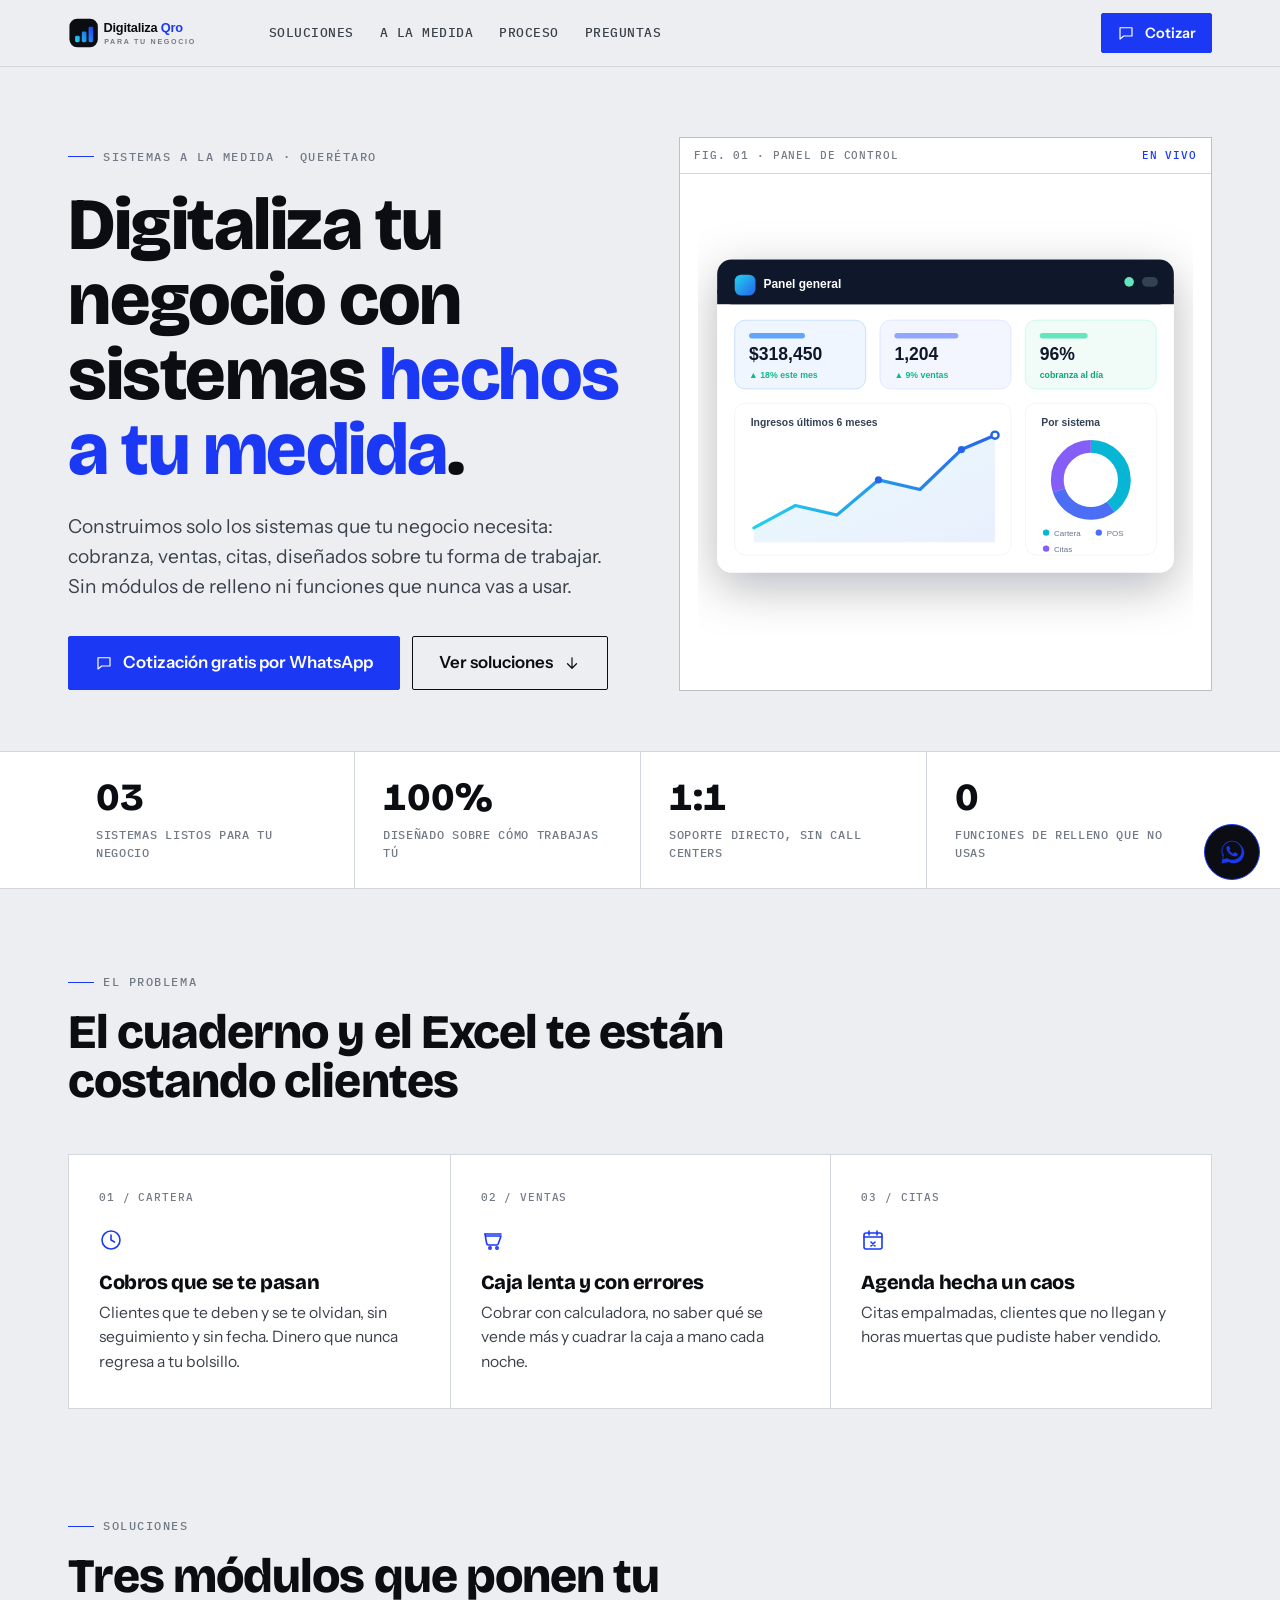
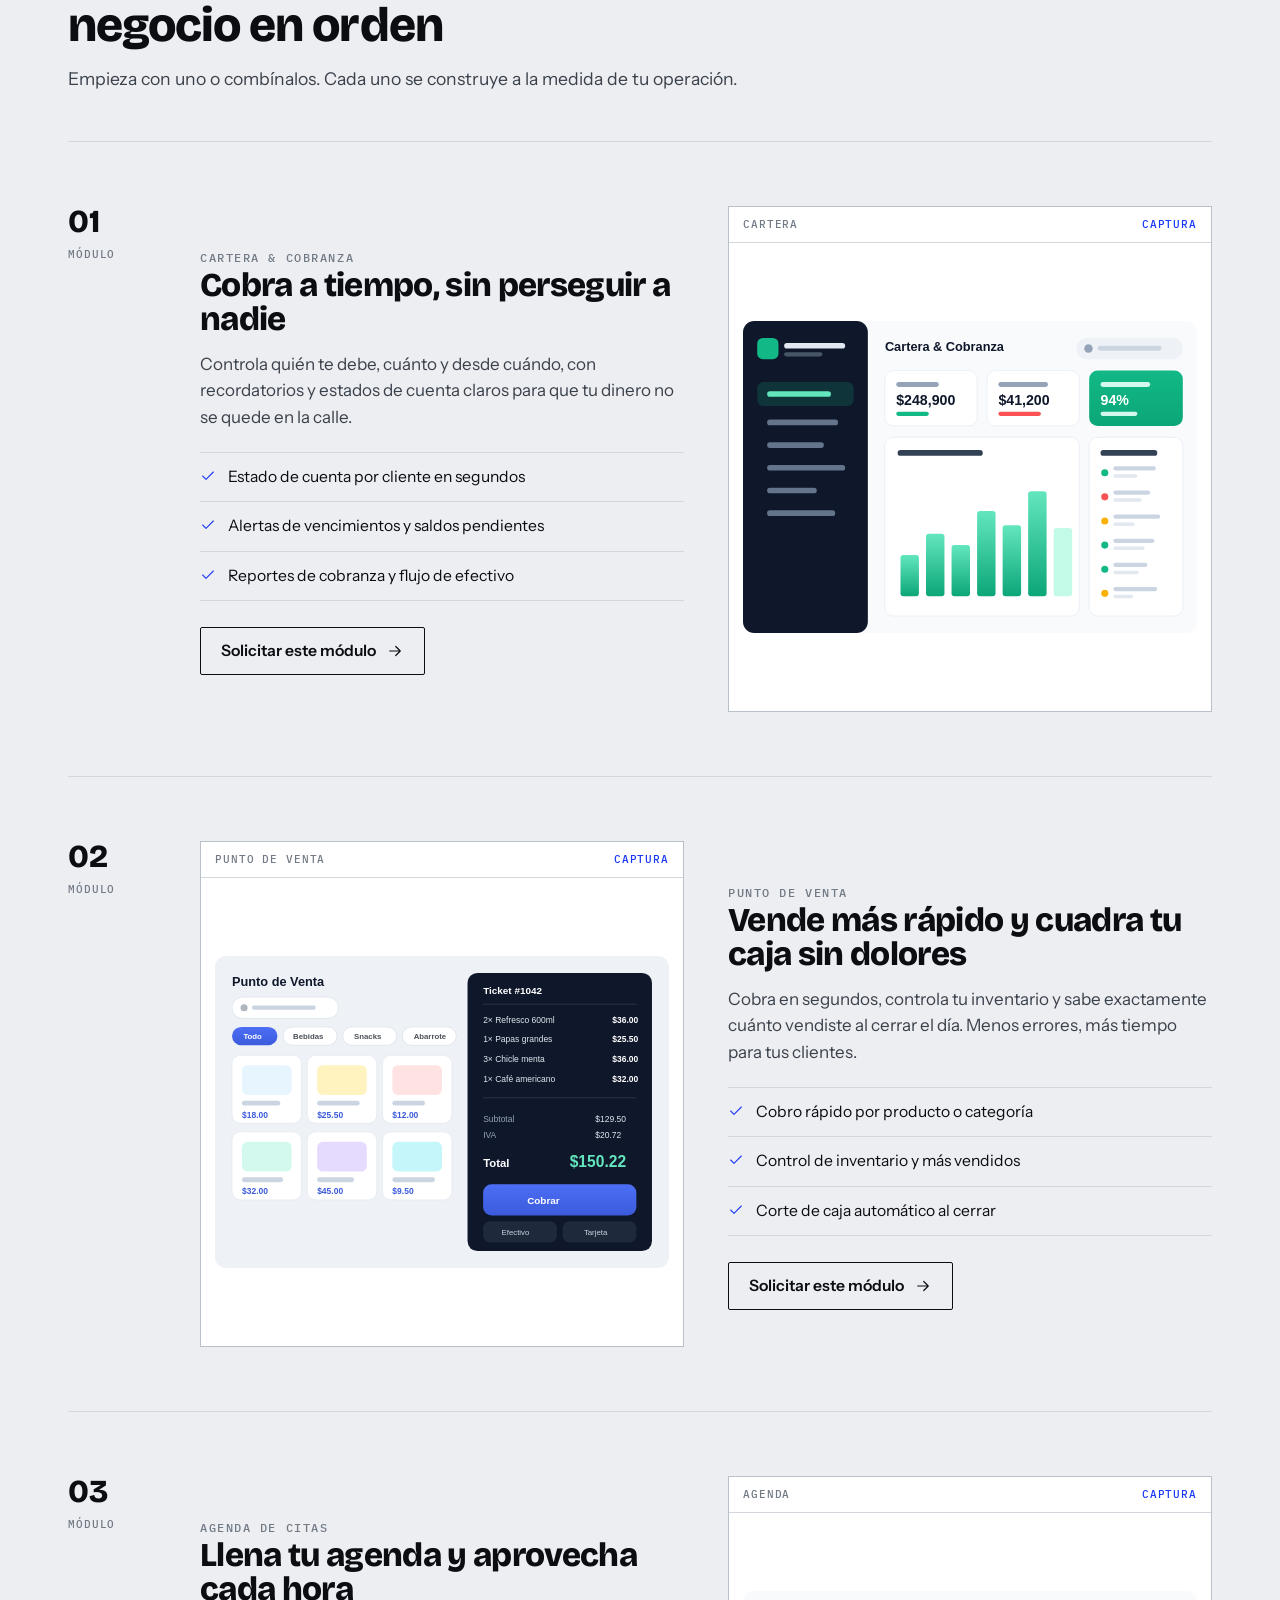
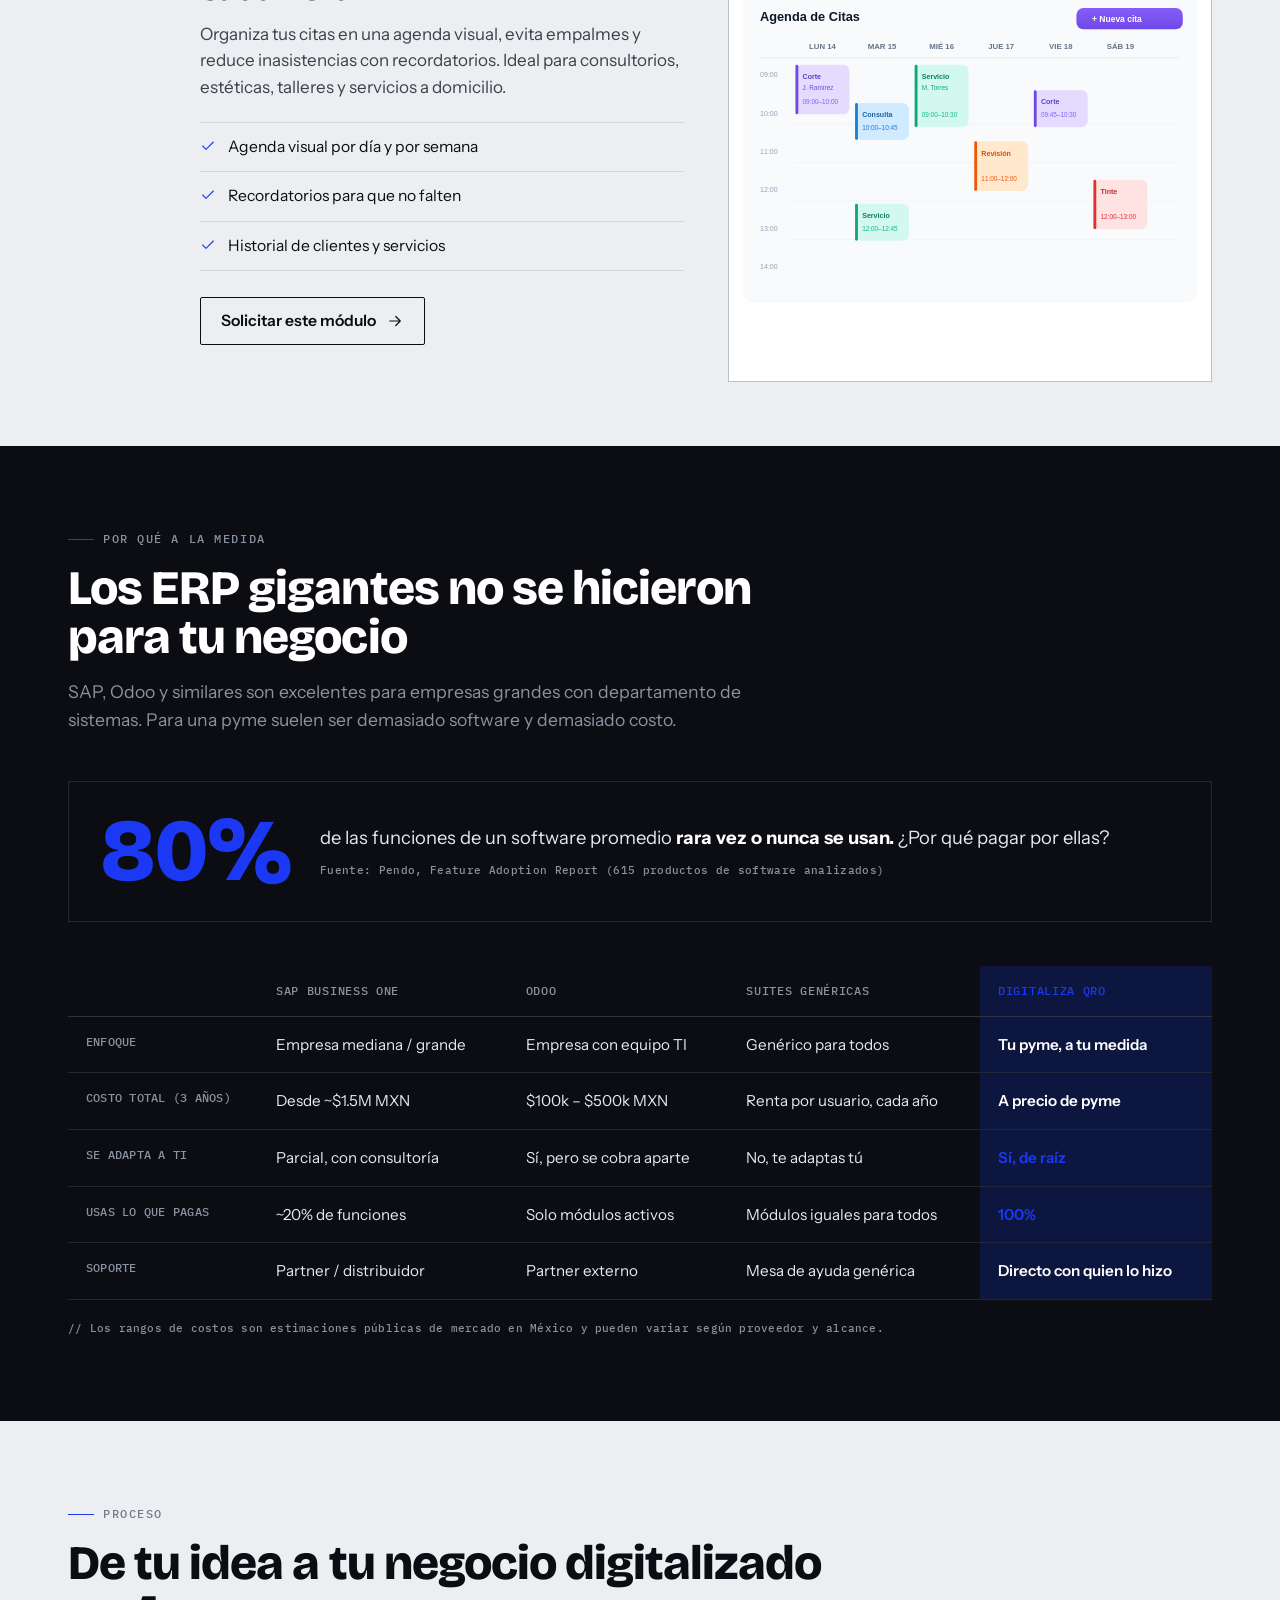
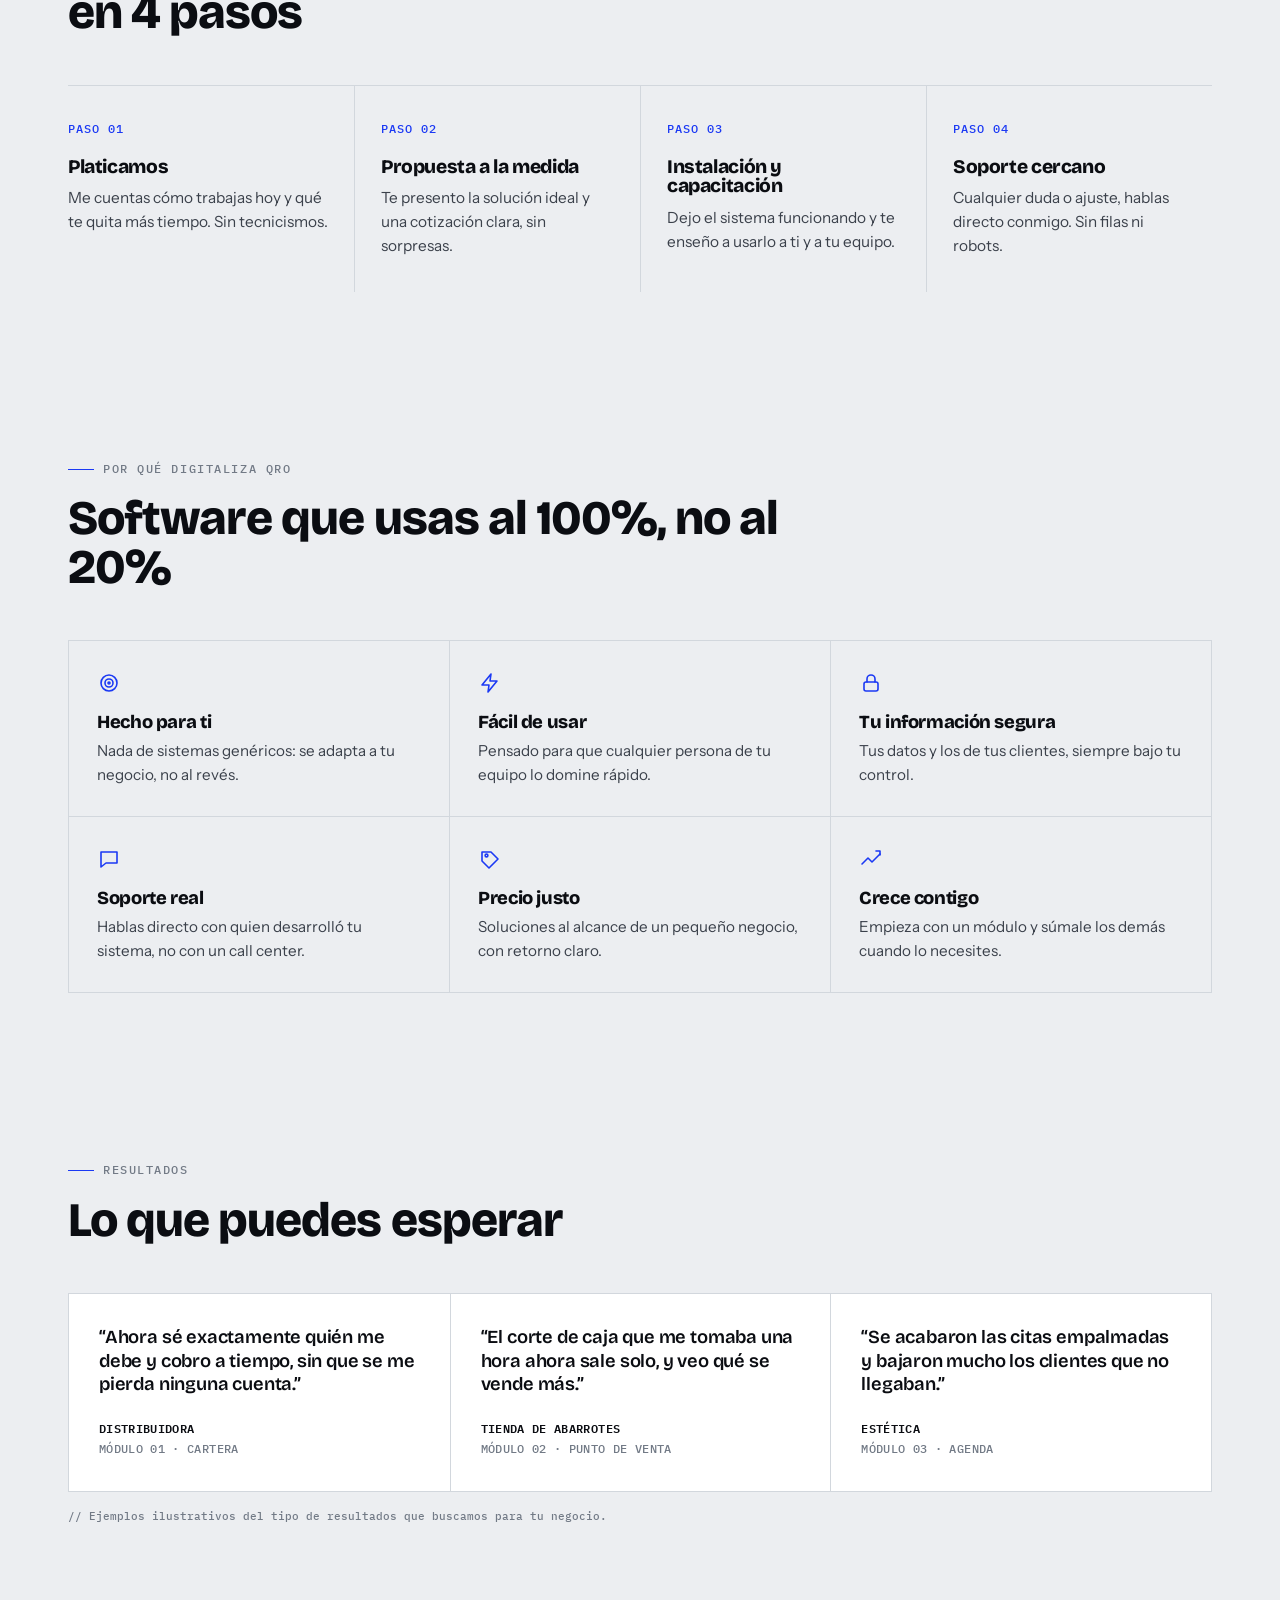
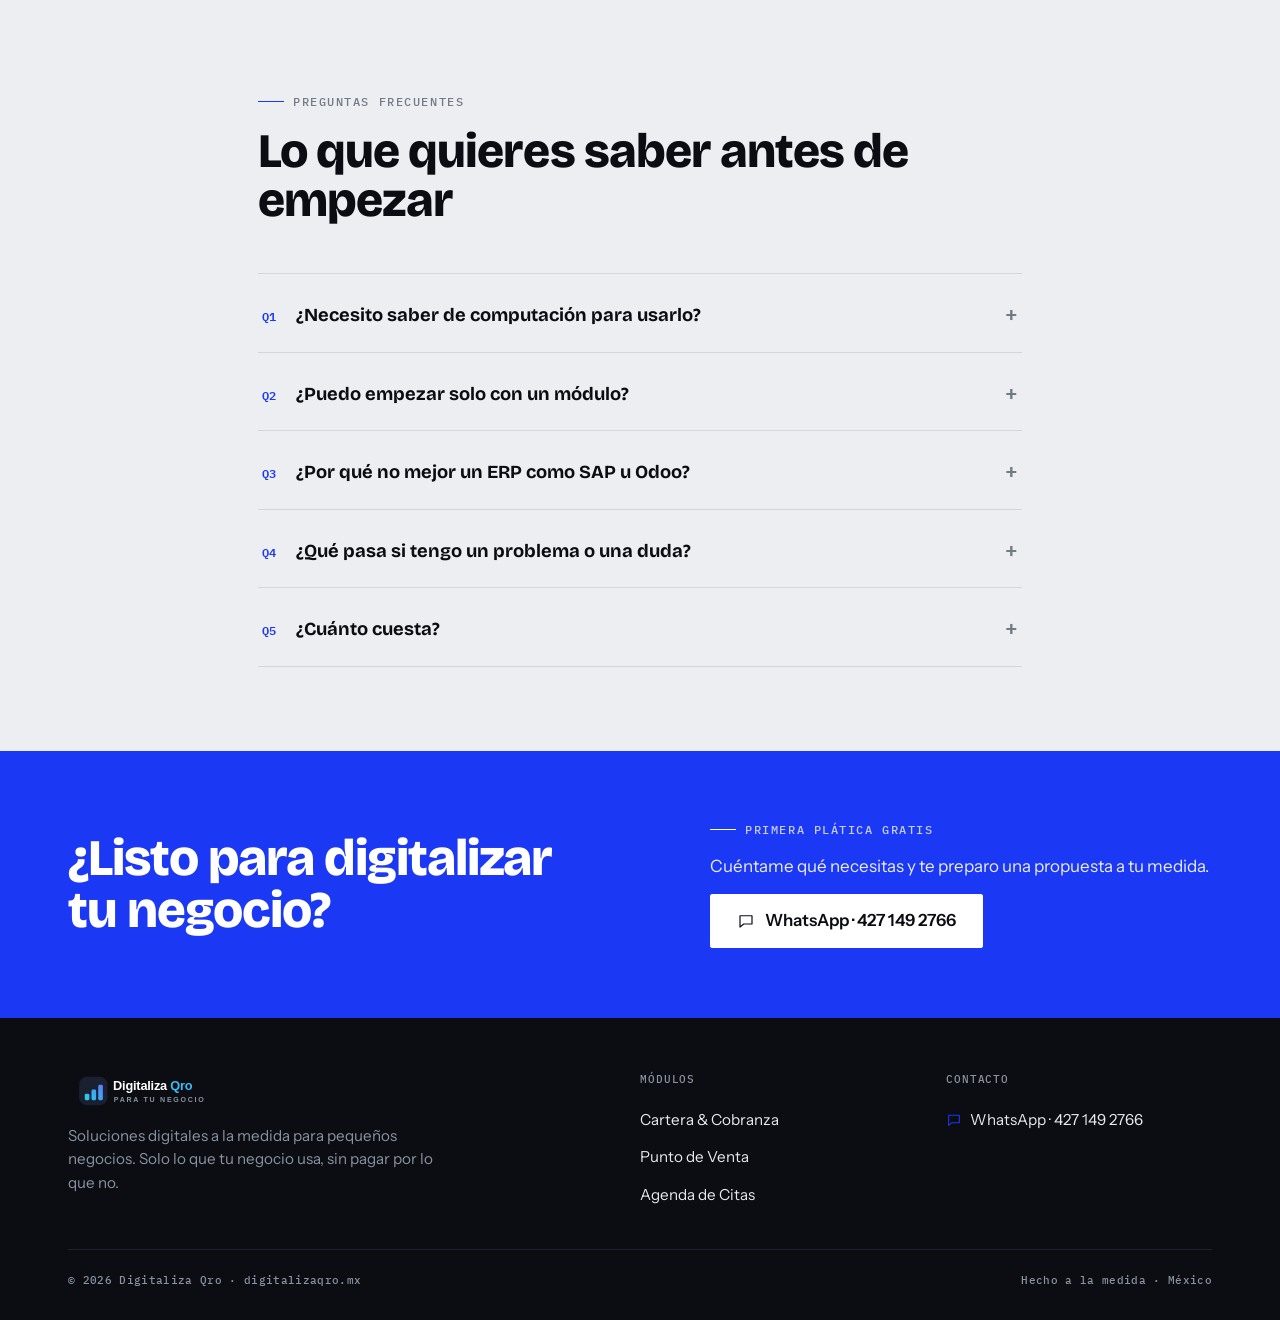
==== commit ef4eb0a3: "Quitar em-dashes por puntuación más natural Reemplaza todas las rayas largas (—) en textos, metadato" ====
--- a/digitalizaqro-todo-en-uno.html
+++ b/digitalizaqro-todo-en-uno.html
@@ -3,12 +3,12 @@
 <head>
   <meta charset="UTF-8" />
   <meta name="viewport" content="width=device-width, initial-scale=1.0" />
-  <title>Digitaliza Qro — Sistemas a la medida para tu negocio</title>
+  <title>Digitaliza Qro · Sistemas a la medida para tu negocio</title>
   <meta name="description" content="Digitaliza Qro construye sistemas a la medida para pequeños negocios de Querétaro: cartera y cobranza, punto de venta y agenda de citas. Solo lo que tu negocio usa, sin pagar por lo que no." />
   <meta name="theme-color" content="#0b0d12" />
   <link rel="icon" type="image/svg+xml" href="[data-uri]" />
   <meta property="og:type" content="website" />
-  <meta property="og:title" content="Digitaliza Qro — Sistemas a la medida para tu negocio" />
+  <meta property="og:title" content="Digitaliza Qro · Sistemas a la medida para tu negocio" />
   <meta property="og:description" content="Soluciones digitales a la medida para pequeños negocios. Solo lo que tu negocio usa." />
   <meta property="og:locale" content="es_MX" />
   <style>
@@ -18,7 +18,7 @@
 @font-face{font-family:'IBM Plex Mono';font-style:normal;font-weight:600;font-display:swap;src:url([data-uri]) format('woff2')}
 
 /* ============================================================
-   Digitaliza Qro — sistema técnico / suizo
+   Digitaliza Qro · sistema técnico / suizo
    Display: Bricolage Grotesque · Texto: Instrument Sans · Datos: IBM Plex Mono
    ============================================================ */
 :root{
@@ -309,8 +309,8 @@
   <!-- ============ HEADER ============ -->
   <header class="hdr" id="top">
     <div class="wrap hdr__in">
-      <a href="#top" class="brand" aria-label="Digitaliza Qro — inicio">
-        <img src="[data-uri]" alt="Digitaliza Qro — sistemas para tu negocio" width="188" height="40" />
+      <a href="#top" class="brand" aria-label="Inicio de Digitaliza Qro">
+        <img src="[data-uri]" alt="Digitaliza Qro, sistemas para tu negocio" width="188" height="40" />
       </a>
       <nav class="nav" aria-label="Principal">
         <a href="#soluciones">Soluciones</a>
@@ -340,7 +340,7 @@
         <div class="hero__copy">
           <span class="kicker">Sistemas a la medida · Querétaro</span>
           <h1>Digitaliza tu negocio con sistemas <span class="accent">hechos a tu medida</span>.</h1>
-          <p class="hero__lead">Construimos solo los sistemas que tu negocio necesita —cobranza, ventas, citas— diseñados sobre tu forma de trabajar. Sin módulos de relleno ni funciones que nunca vas a usar.</p>
+          <p class="hero__lead">Construimos solo los sistemas que tu negocio necesita: cobranza, ventas, citas, diseñados sobre tu forma de trabajar. Sin módulos de relleno ni funciones que nunca vas a usar.</p>
           <div class="hero__cta">
             <a class="btn btn--accent btn--lg" href="https://wa.me/524271492766?text=Hola%2C%20quiero%20una%20cotizaci%C3%B3n%20para%20digitalizar%20mi%20negocio" target="_blank" rel="noopener">
               <svg class="i ico" viewBox="0 0 24 24" aria-hidden="true"><path d="M4 5h16v11H9l-5 4z"/></svg>
@@ -354,7 +354,7 @@
         </div>
         <div class="hero__figure">
           <figure class="figure">
-            <figcaption class="figure__bar"><span>Fig. 01 — Panel de control</span><span>en vivo</span></figcaption>
+            <figcaption class="figure__bar"><span>Fig. 01 · Panel de control</span><span>en vivo</span></figcaption>
             <div class="figure__body">
               <img src="[data-uri]" alt="Panel de control con ingresos, ventas y cobranza" width="620" height="480" loading="eager" />
             </div>
@@ -506,7 +506,7 @@
           <div class="bigstat__n">80%</div>
           <div>
             <p class="bigstat__t">de las funciones de un software promedio <b>rara vez o nunca se usan.</b> ¿Por qué pagar por ellas?</p>
-            <span class="bigstat__src">Fuente: Pendo · Feature Adoption Report — análisis de 615 productos de software</span>
+            <span class="bigstat__src">Fuente: Pendo, Feature Adoption Report (615 productos de software analizados)</span>
           </div>
         </div>
 
@@ -541,7 +541,7 @@
                 <th scope="row">Se adapta a ti</th>
                 <td>Parcial, con consultoría</td>
                 <td>Sí, pero se cobra aparte</td>
-                <td>No — te adaptas tú</td>
+                <td>No, te adaptas tú</td>
                 <td class="is-us"><span class="yes">Sí, de raíz</span></td>
               </tr>
               <tr>
@@ -630,7 +630,7 @@
       </details>
       <details class="faq__item">
         <summary><span class="faq__q">Q2</span> ¿Puedo empezar solo con un módulo?<span class="plus">+</span></summary>
-        <p>Claro. Puedes comenzar con el que más te urja —cartera, punto de venta o citas— y sumar los demás cuando lo necesites.</p>
+        <p>Claro. Puedes comenzar con el que más te urja: cartera, punto de venta o citas, y sumar los demás cuando lo necesites.</p>
       </details>
       <details class="faq__item">
         <summary><span class="faq__q">Q3</span> ¿Por qué no mejor un ERP como SAP u Odoo?<span class="plus">+</span></summary>
@@ -667,7 +667,7 @@
     <div class="wrap">
       <div class="ft__grid">
         <div class="ft__brand">
-          <img src="[data-uri]" alt="Digitaliza Qro — sistemas para tu negocio" width="188" height="40" />
+          <img src="[data-uri]" alt="Digitaliza Qro, sistemas para tu negocio" width="188" height="40" />
           <p>Soluciones digitales a la medida para pequeños negocios. Solo lo que tu negocio usa, sin pagar por lo que no.</p>
         </div>
         <div class="ft__col">
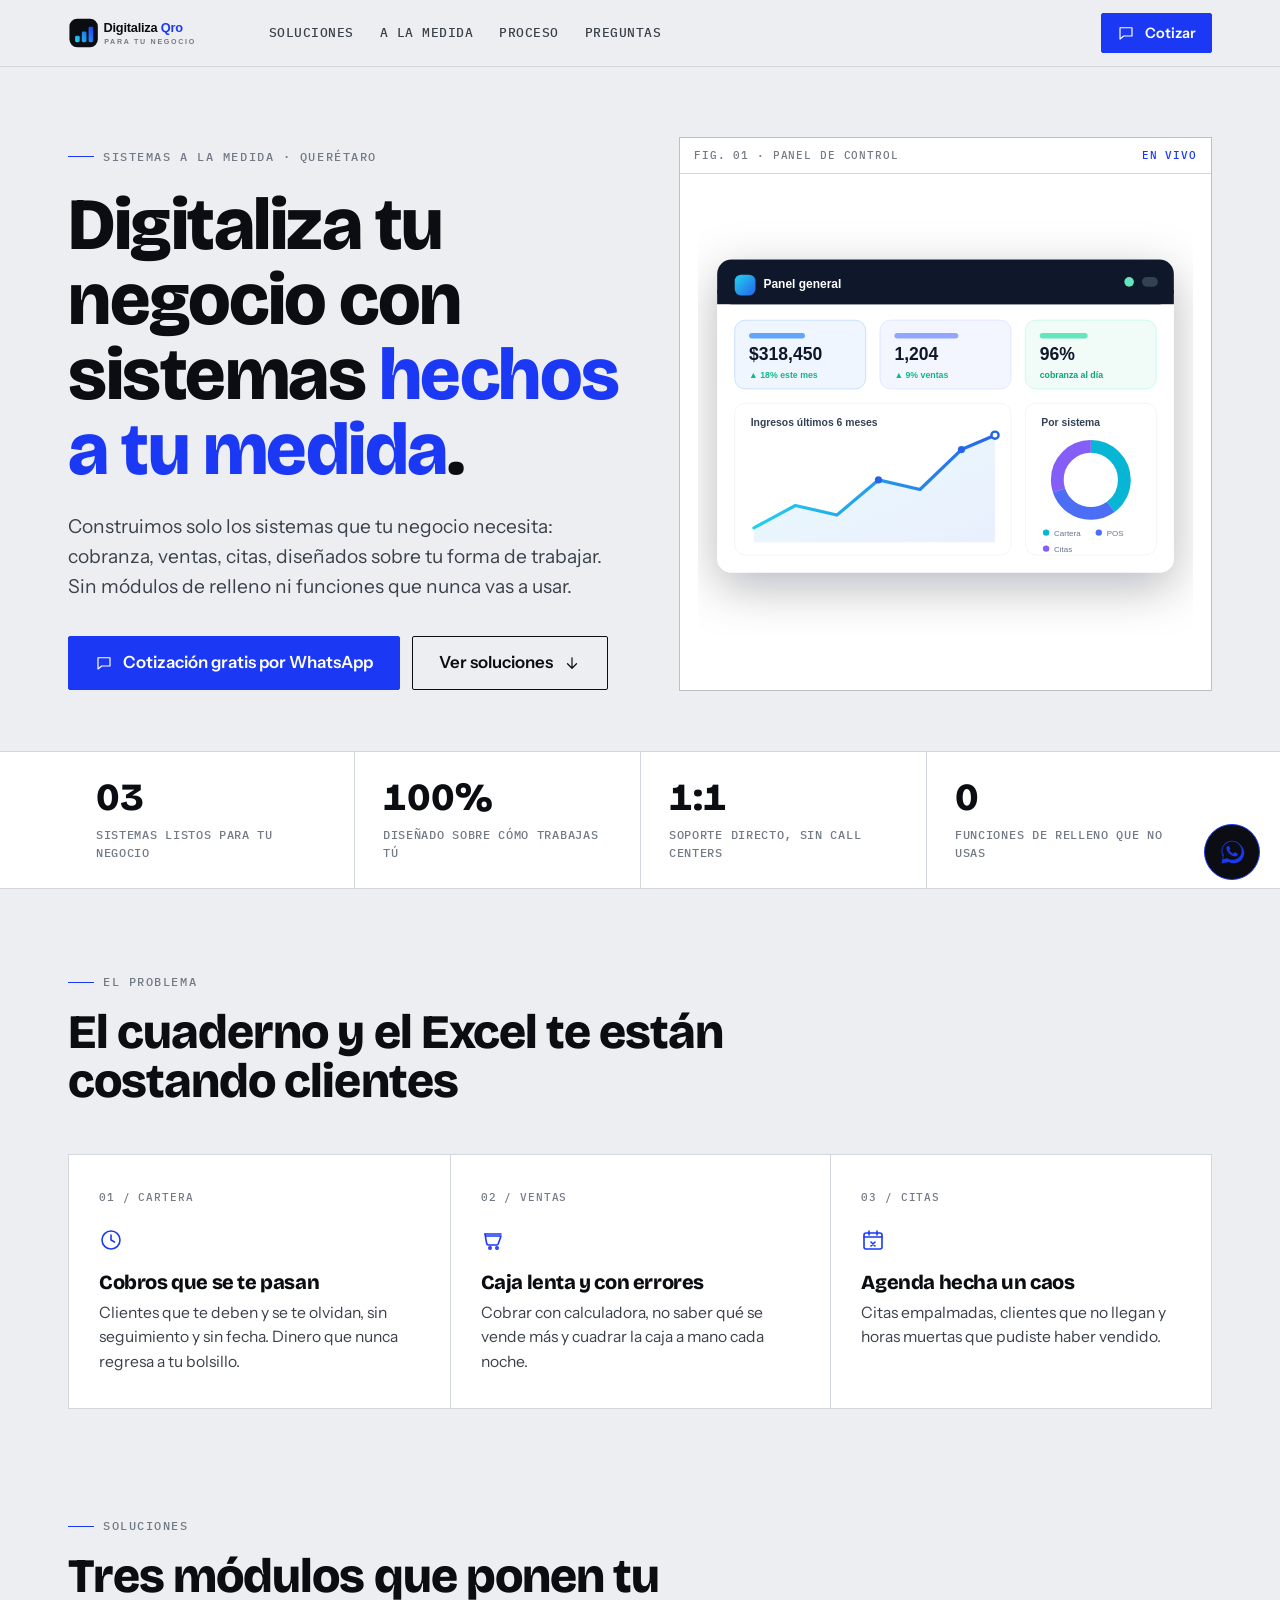
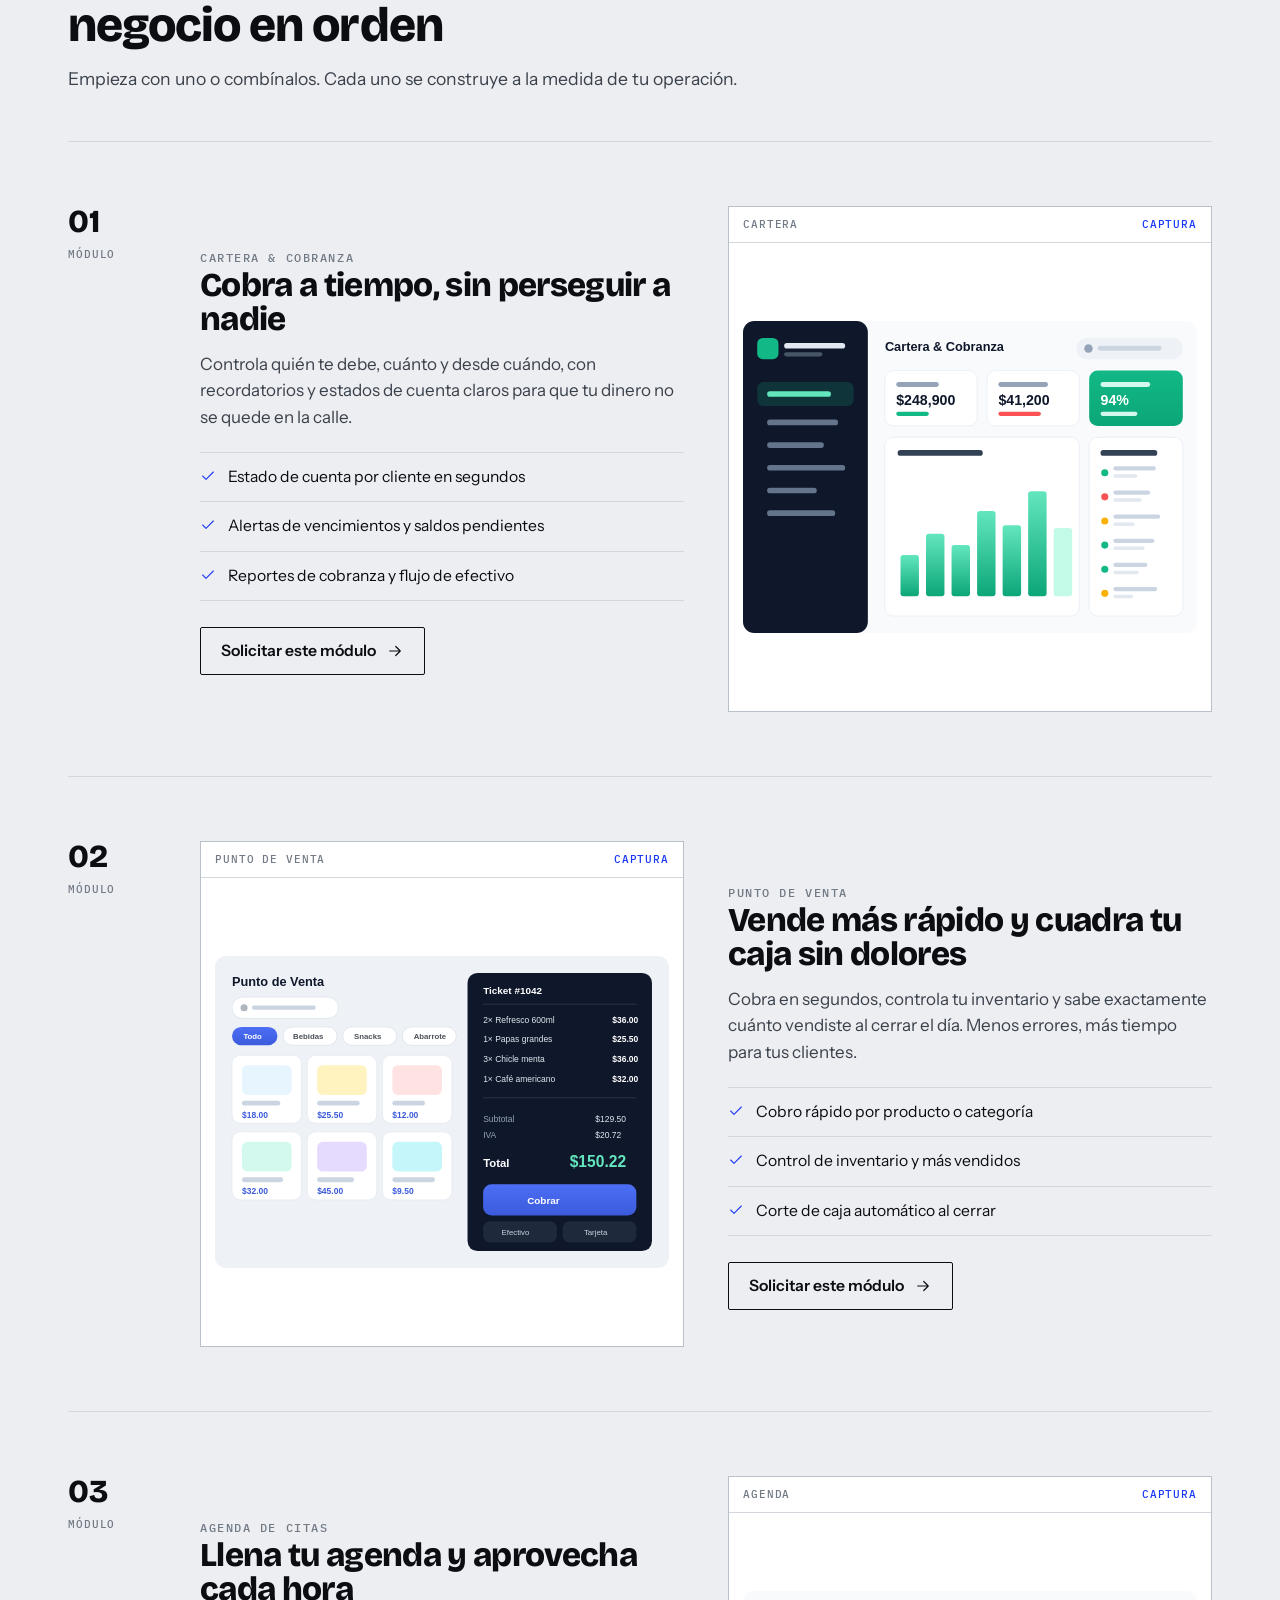
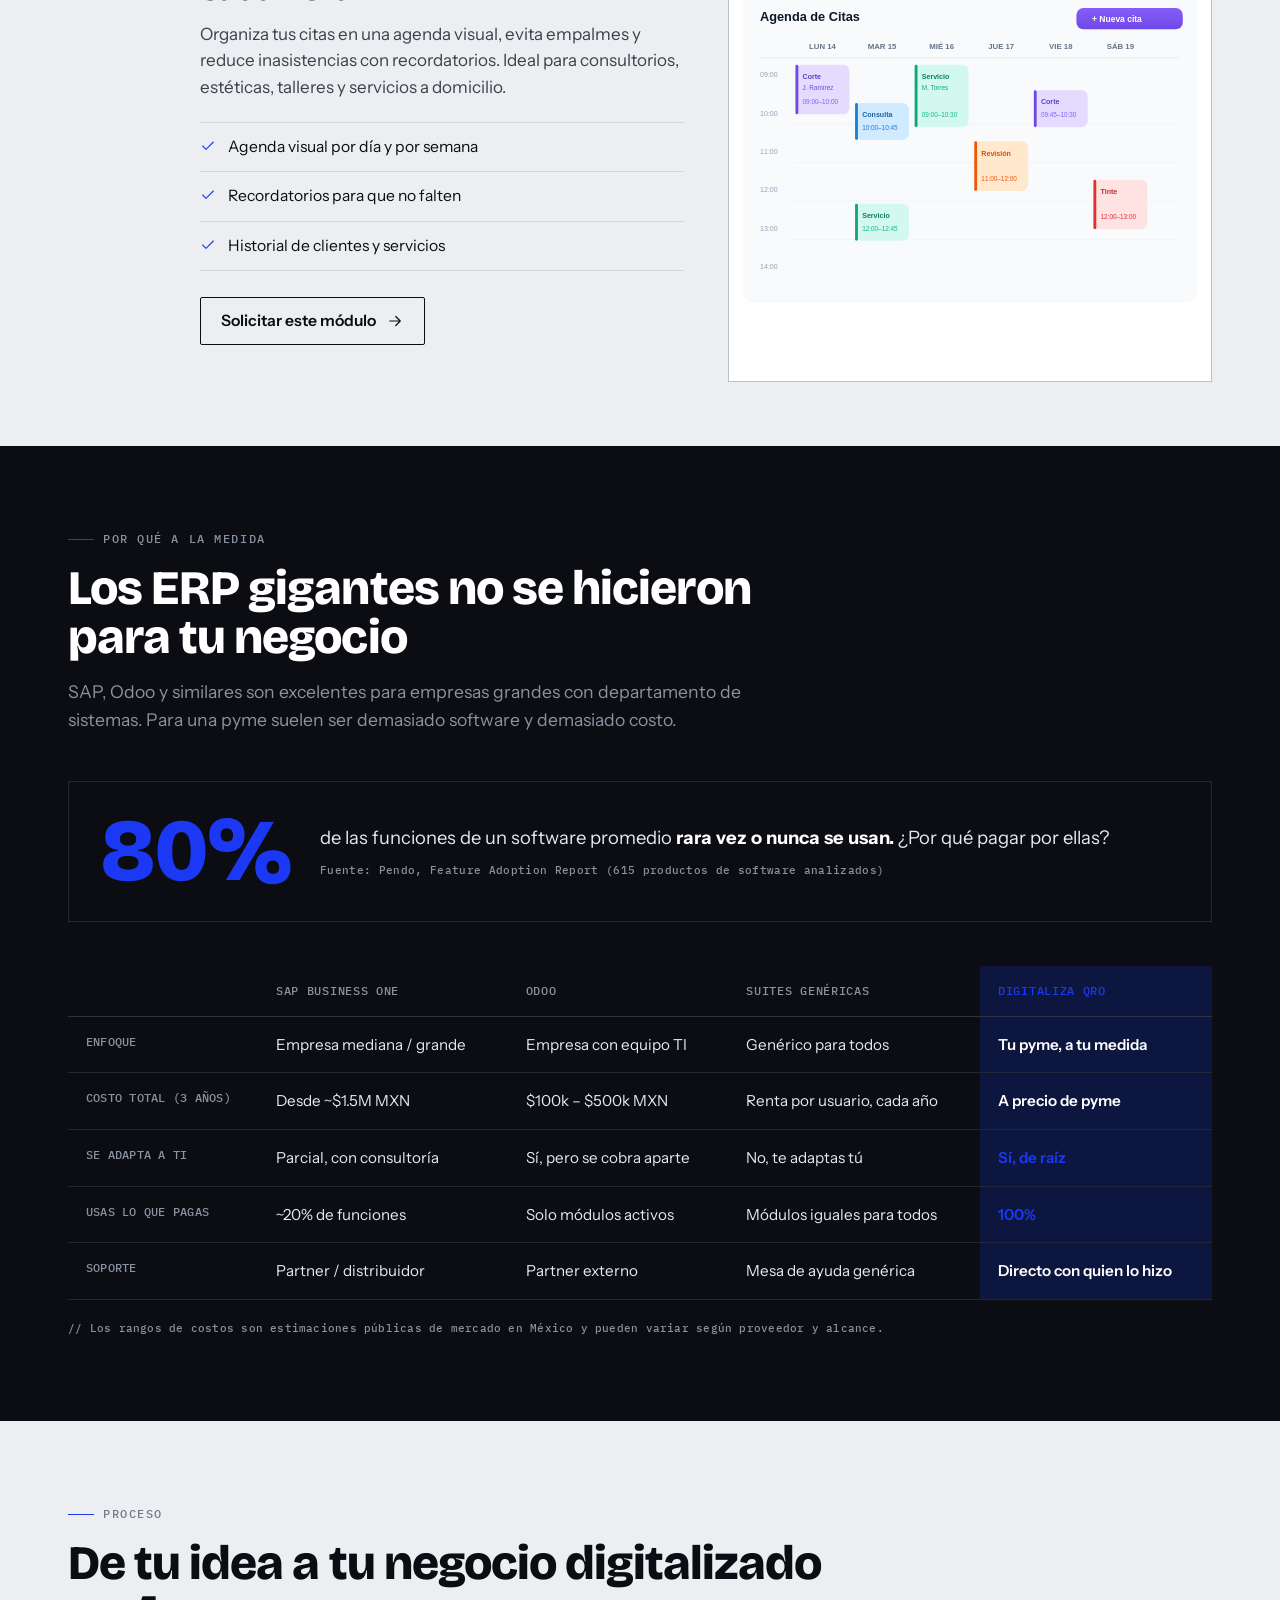
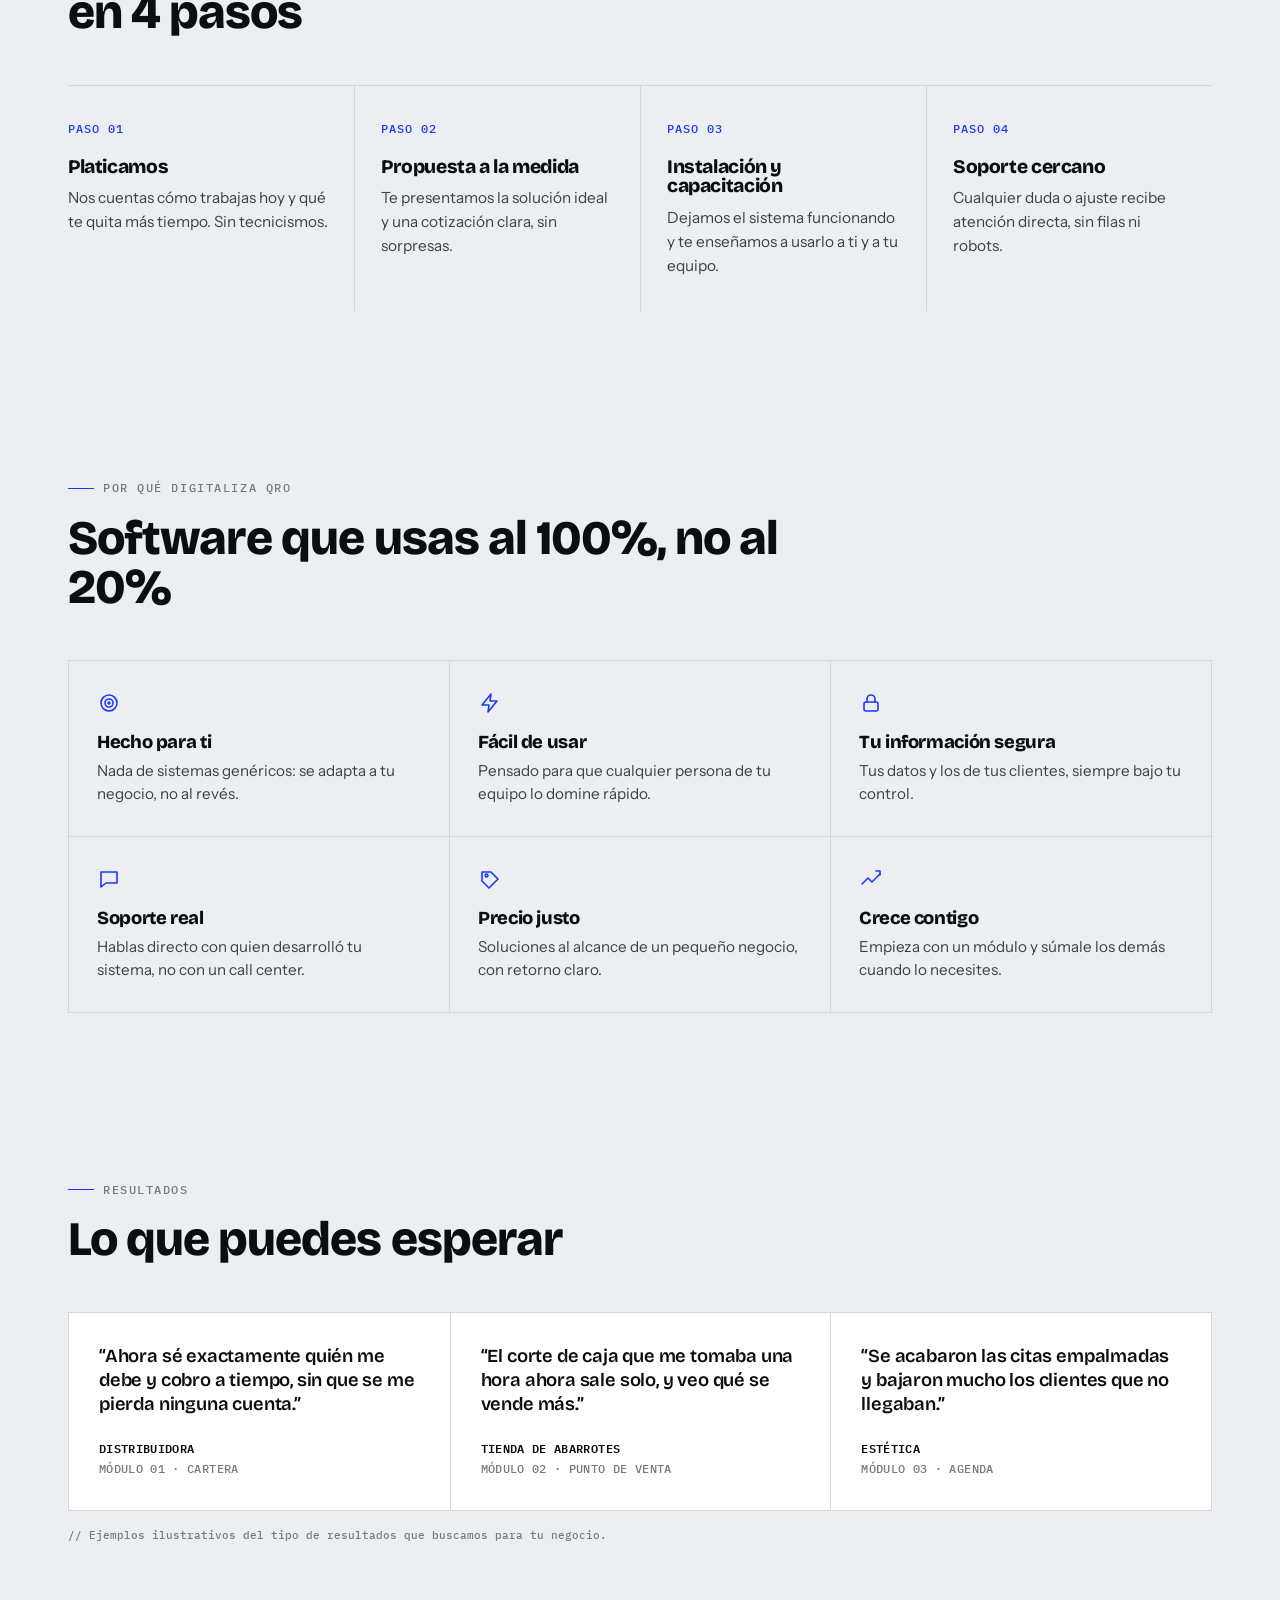
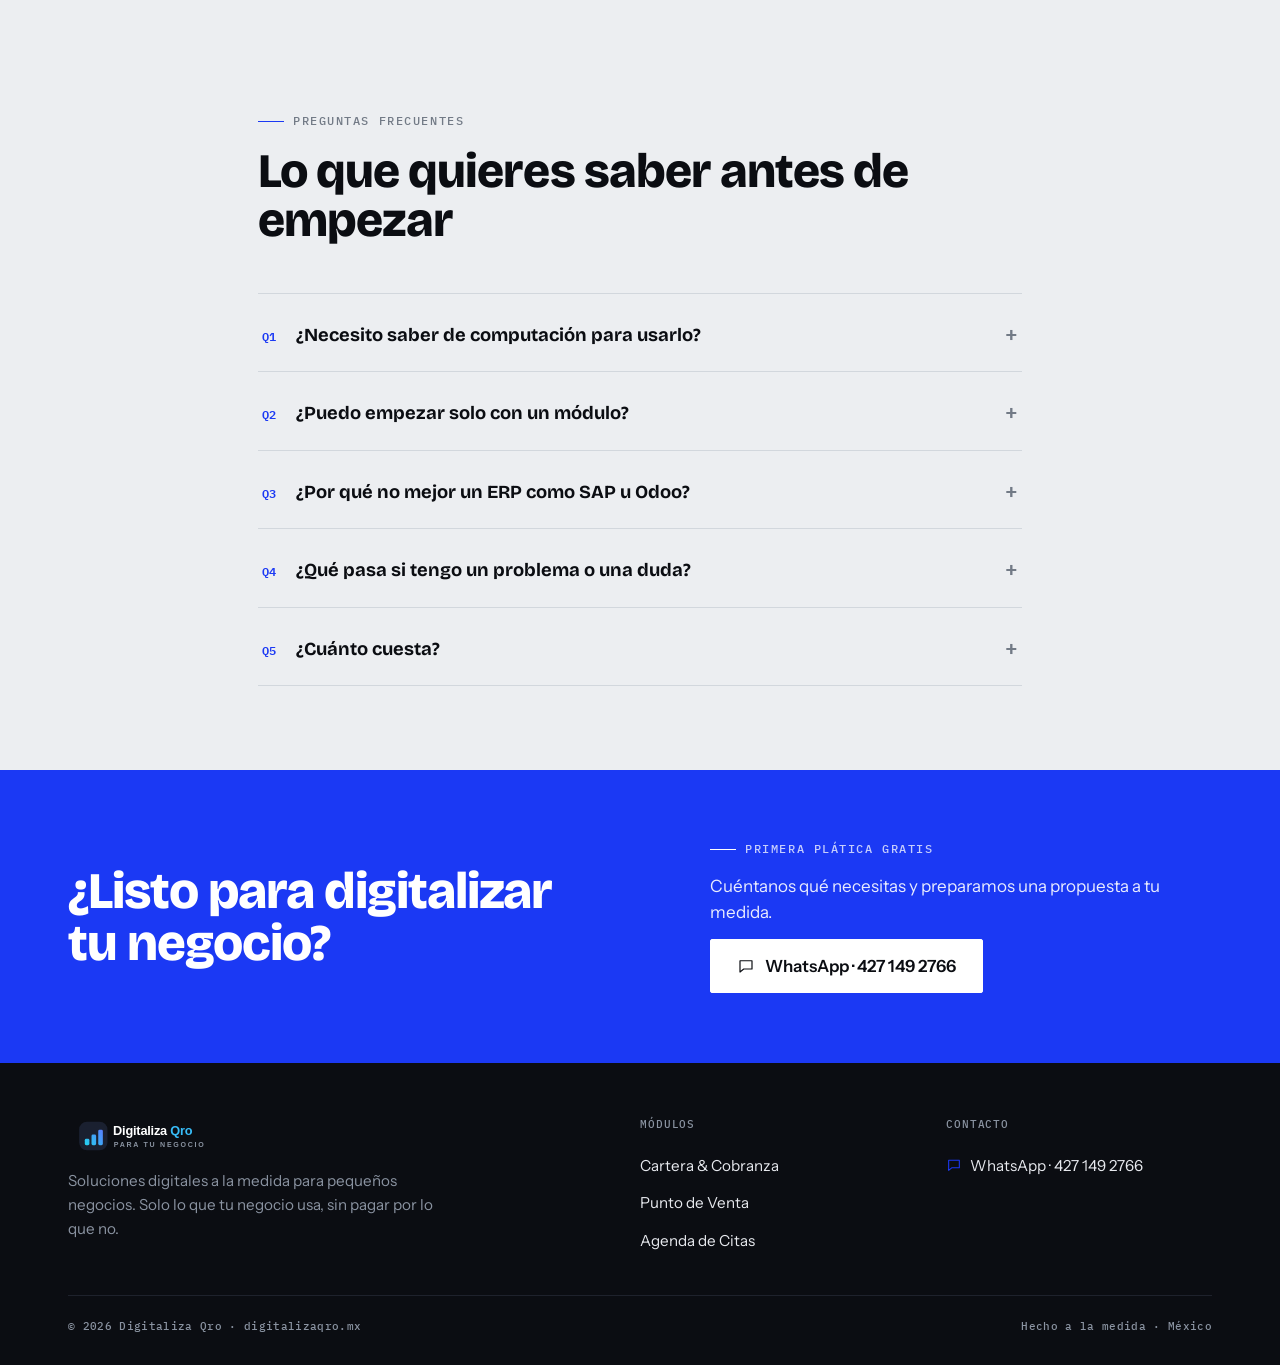
==== commit 5699cf80: "Formalizar el tono: de primera persona individual a voz institucional Cambia "me cuentas", "conmigo"" ====
--- a/digitalizaqro-todo-en-uno.html
+++ b/digitalizaqro-todo-en-uno.html
@@ -572,10 +572,10 @@
         <h2>De tu idea a tu negocio digitalizado en 4 pasos</h2>
       </div>
       <div class="proc__grid">
-        <div class="proc__step"><span class="proc__n">PASO 01</span><h3>Platicamos</h3><p>Me cuentas cómo trabajas hoy y qué te quita más tiempo. Sin tecnicismos.</p></div>
-        <div class="proc__step"><span class="proc__n">PASO 02</span><h3>Propuesta a la medida</h3><p>Te presento la solución ideal y una cotización clara, sin sorpresas.</p></div>
-        <div class="proc__step"><span class="proc__n">PASO 03</span><h3>Instalación y capacitación</h3><p>Dejo el sistema funcionando y te enseño a usarlo a ti y a tu equipo.</p></div>
-        <div class="proc__step"><span class="proc__n">PASO 04</span><h3>Soporte cercano</h3><p>Cualquier duda o ajuste, hablas directo conmigo. Sin filas ni robots.</p></div>
+        <div class="proc__step"><span class="proc__n">PASO 01</span><h3>Platicamos</h3><p>Nos cuentas cómo trabajas hoy y qué te quita más tiempo. Sin tecnicismos.</p></div>
+        <div class="proc__step"><span class="proc__n">PASO 02</span><h3>Propuesta a la medida</h3><p>Te presentamos la solución ideal y una cotización clara, sin sorpresas.</p></div>
+        <div class="proc__step"><span class="proc__n">PASO 03</span><h3>Instalación y capacitación</h3><p>Dejamos el sistema funcionando y te enseñamos a usarlo a ti y a tu equipo.</p></div>
+        <div class="proc__step"><span class="proc__n">PASO 04</span><h3>Soporte cercano</h3><p>Cualquier duda o ajuste recibe atención directa, sin filas ni robots.</p></div>
       </div>
     </section>
 
@@ -638,11 +638,11 @@
       </details>
       <details class="faq__item">
         <summary><span class="faq__q">Q4</span> ¿Qué pasa si tengo un problema o una duda?<span class="plus">+</span></summary>
-        <p>Me escribes directo por WhatsApp. El soporte es personal, con la persona que desarrolló tu sistema.</p>
+        <p>Puedes escribir directo por WhatsApp. El soporte es personalizado, con el equipo que desarrolla tu sistema.</p>
       </details>
       <details class="faq__item">
         <summary><span class="faq__q">Q5</span> ¿Cuánto cuesta?<span class="plus">+</span></summary>
-        <p>Depende de qué módulo necesites y qué tan a la medida lo quieras. Escríbeme por WhatsApp y te doy una cotización clara y sin compromiso.</p>
+        <p>Depende del módulo que necesites y qué tan a la medida lo quieras. Escribe por WhatsApp y recibe una cotización clara y sin compromiso.</p>
       </details>
     </section>
   </main>
@@ -653,7 +653,7 @@
       <h2>¿Listo para digitalizar tu negocio?</h2>
       <div class="cta__side">
         <span class="kicker">Primera plática gratis</span>
-        <p style="color:rgba(255,255,255,.9)">Cuéntame qué necesitas y te preparo una propuesta a tu medida.</p>
+        <p style="color:rgba(255,255,255,.9)">Cuéntanos qué necesitas y preparamos una propuesta a tu medida.</p>
         <a class="btn btn--on-night btn--lg" href="https://wa.me/524271492766?text=Hola%2C%20quiero%20digitalizar%20mi%20negocio%20con%20Digitaliza%20Qro" target="_blank" rel="noopener">
           <svg class="i ico" viewBox="0 0 24 24" aria-hidden="true"><path d="M4 5h16v11H9l-5 4z"/></svg>
           WhatsApp · 427 149 2766
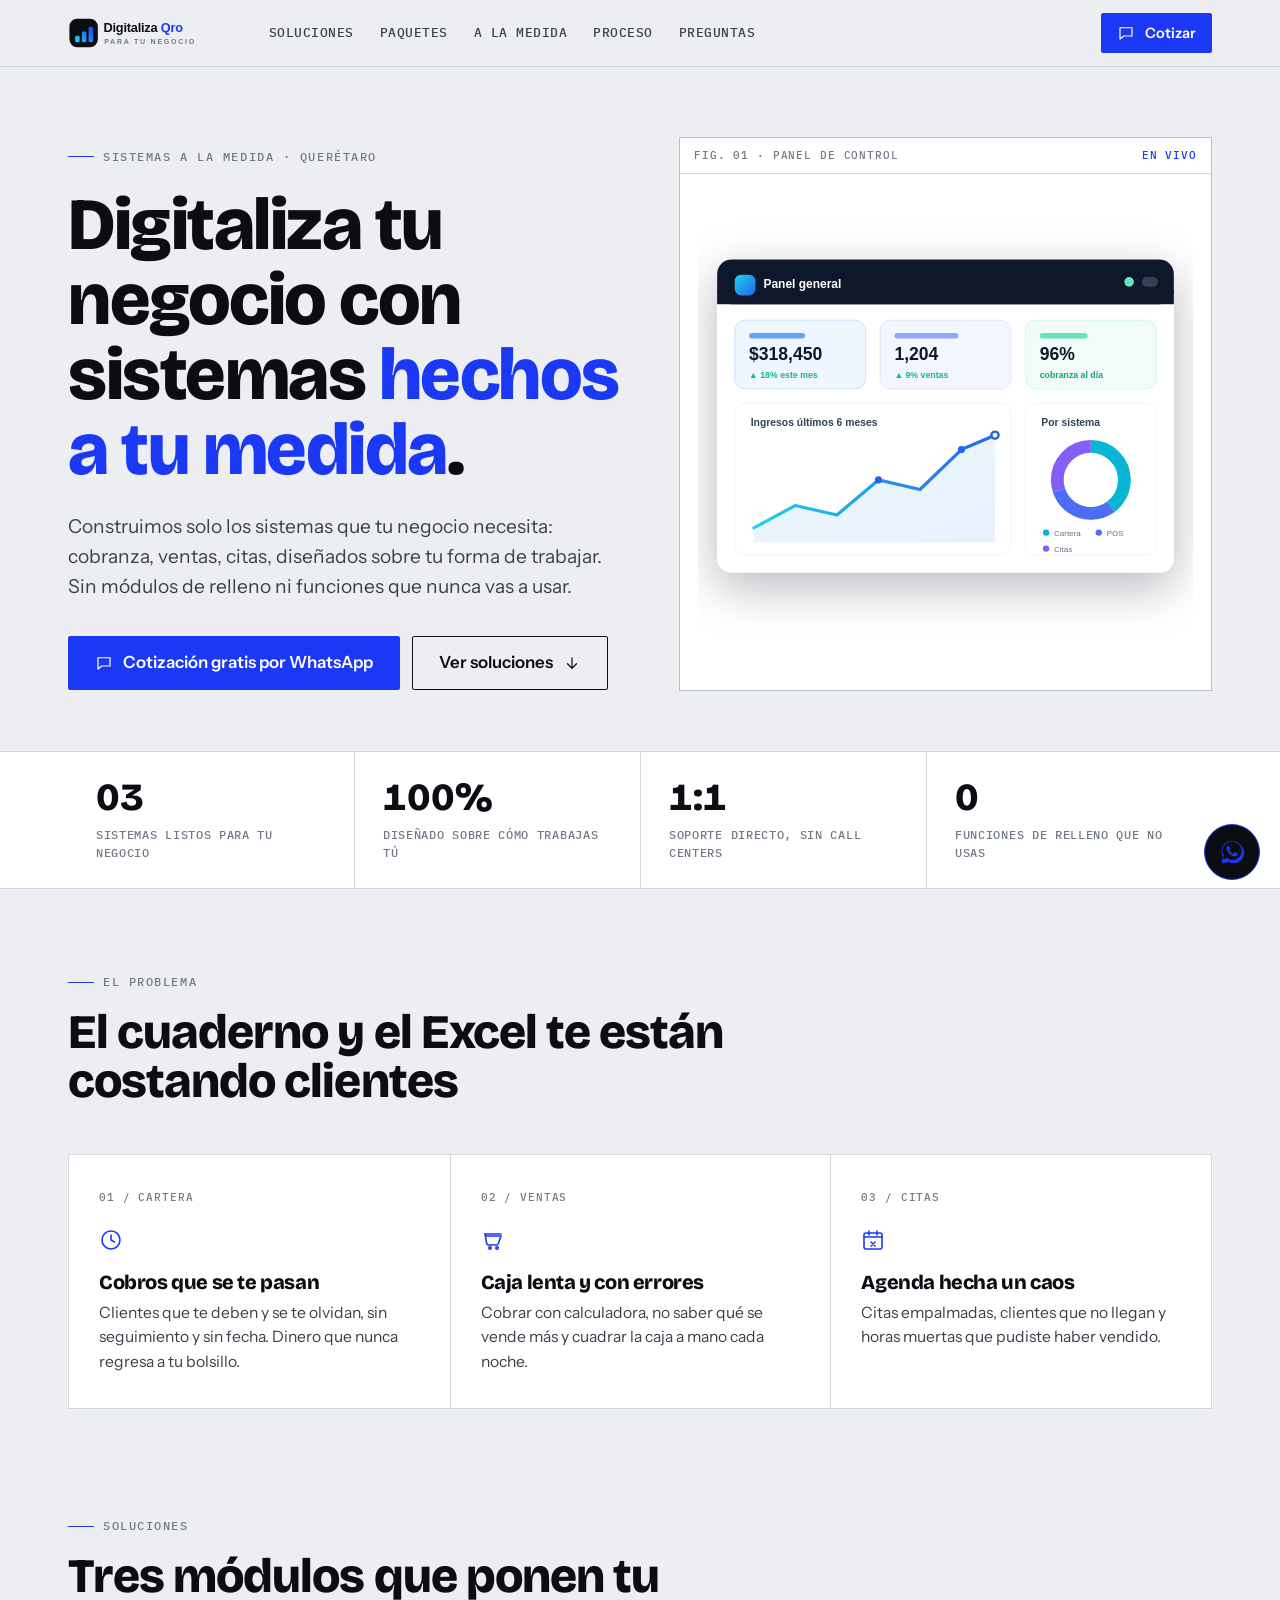
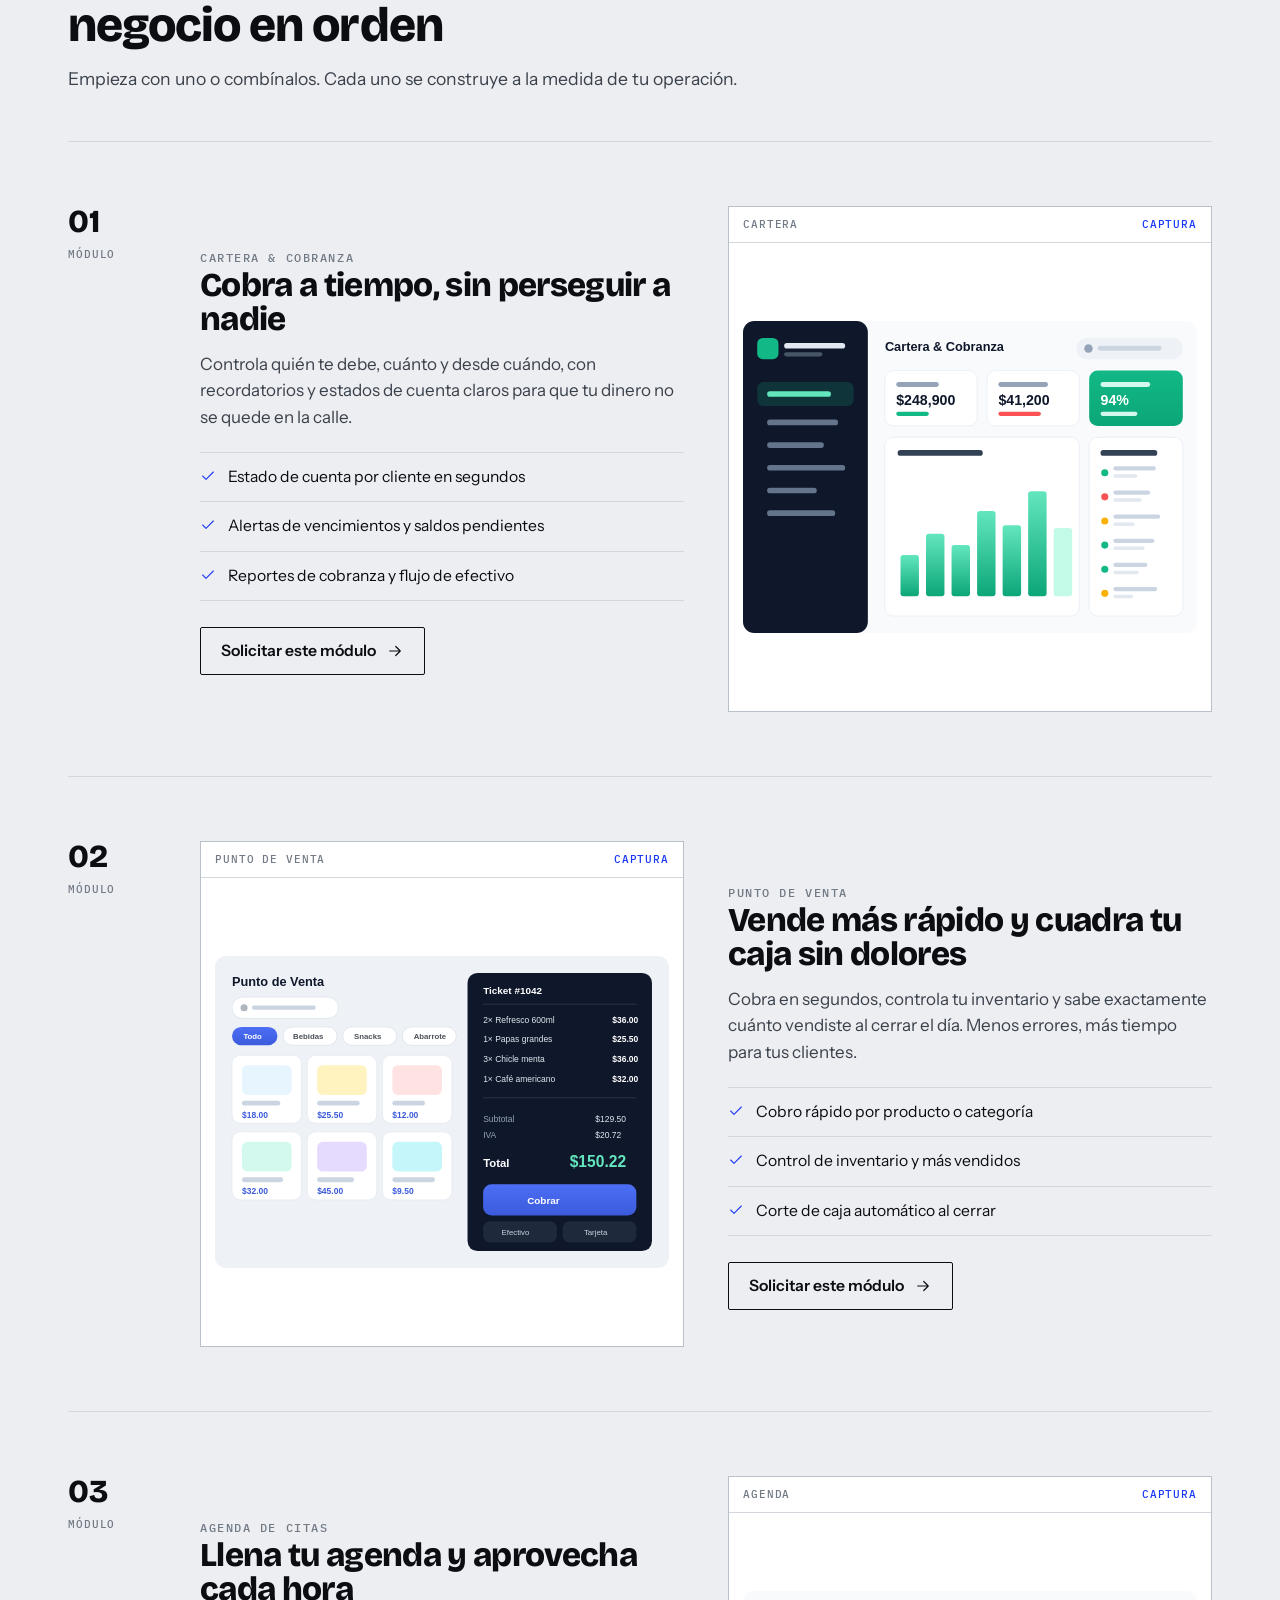
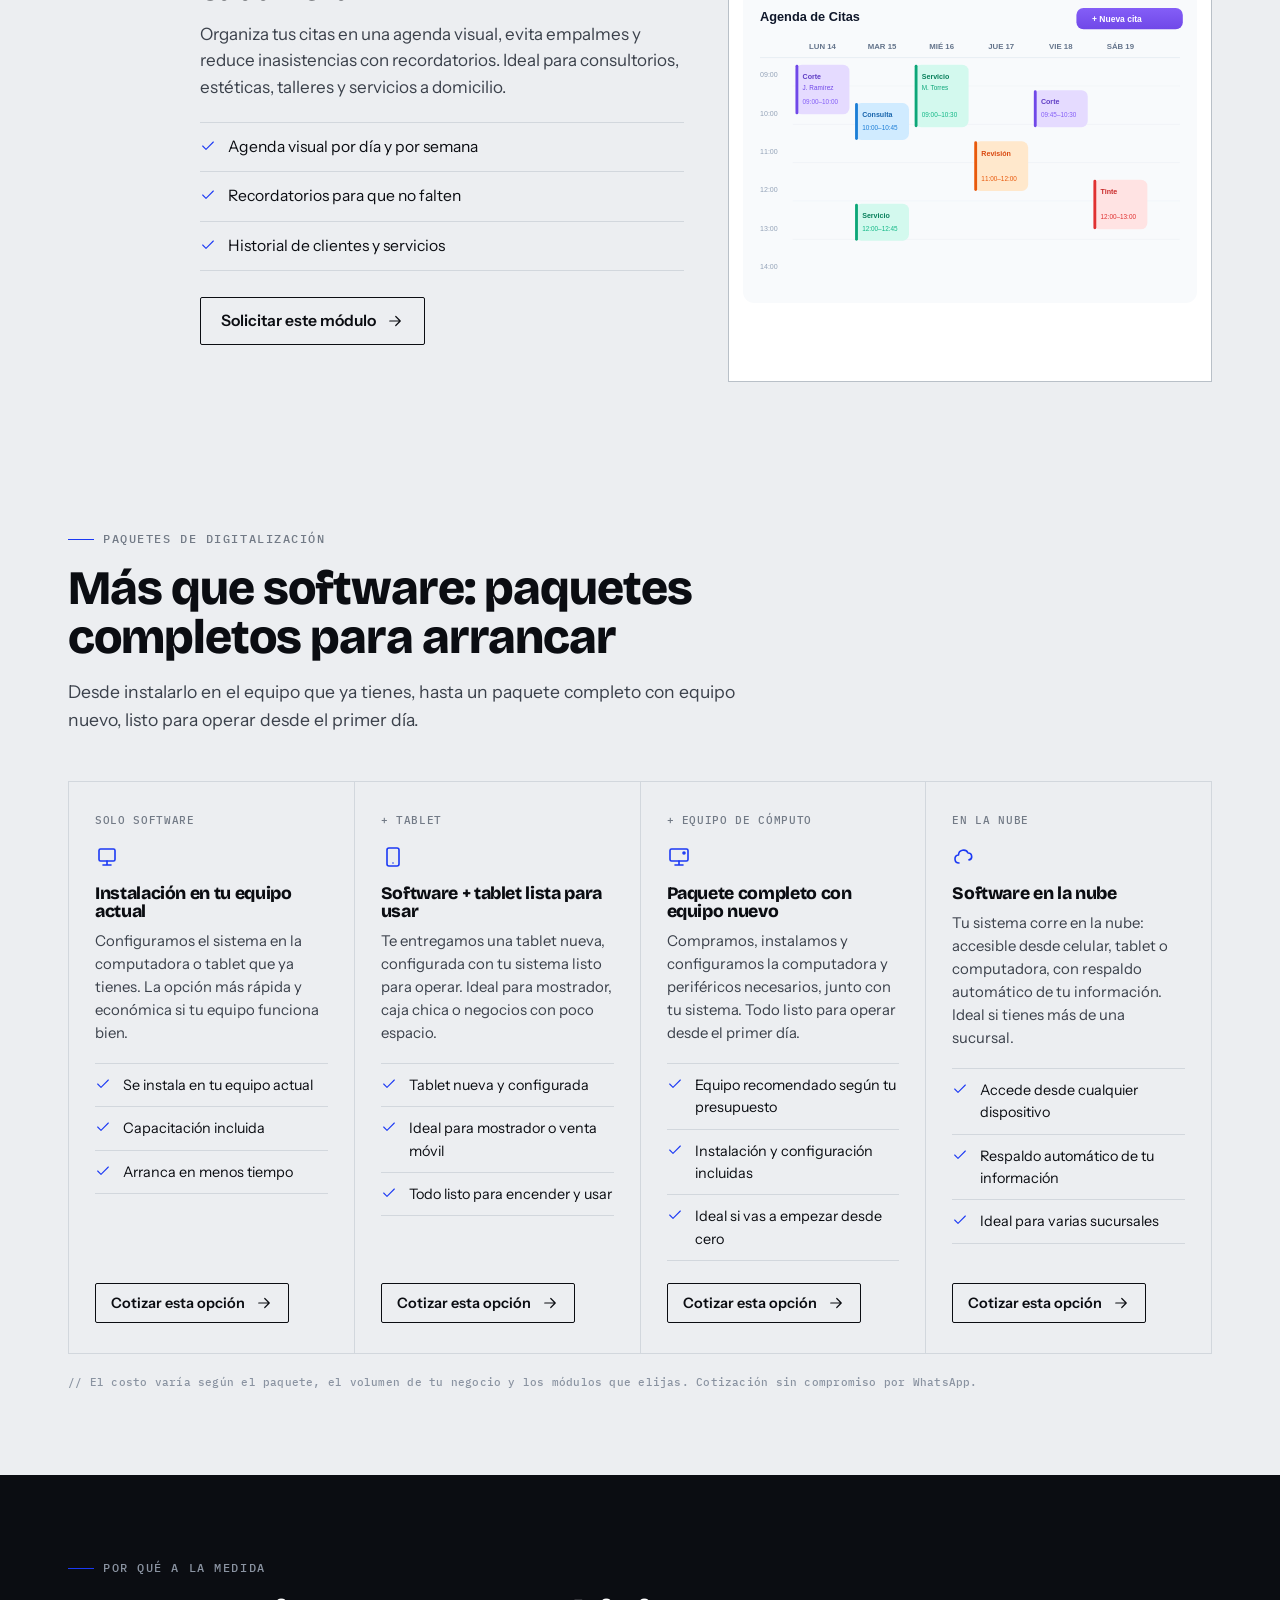
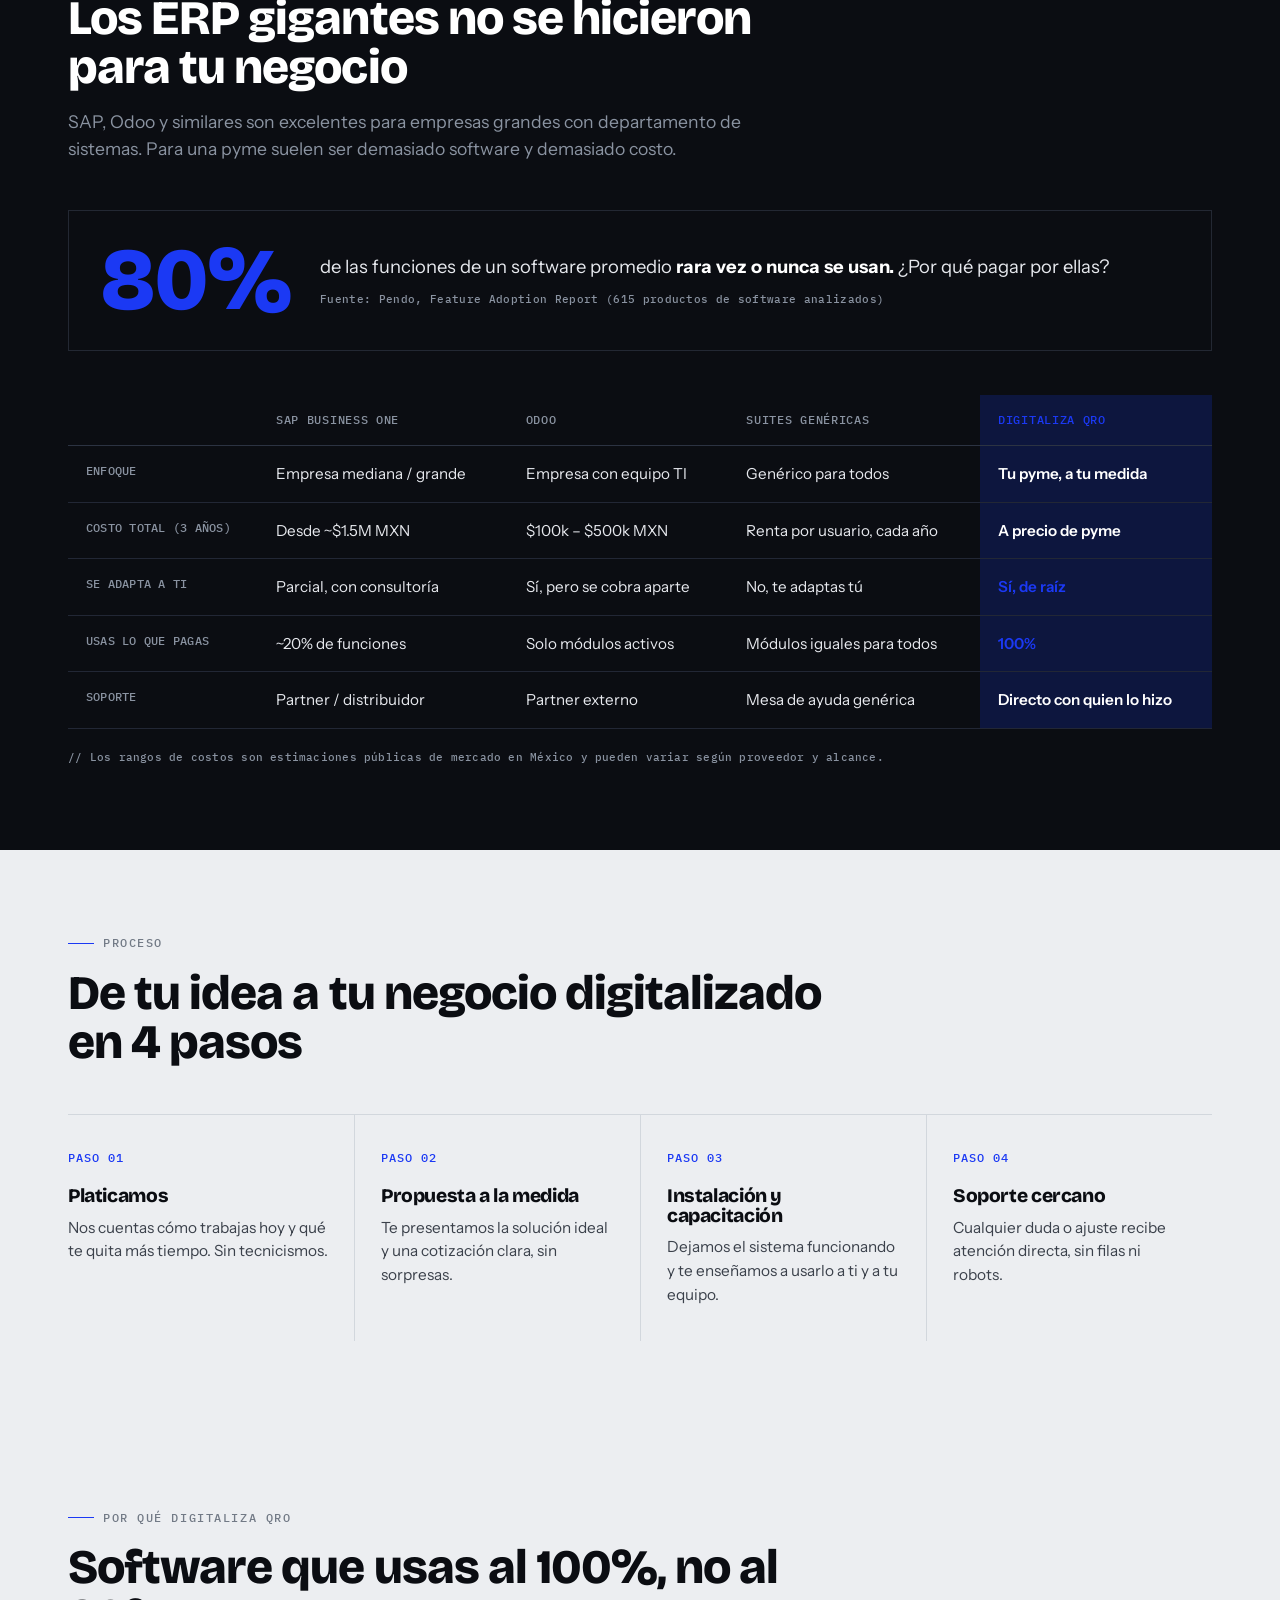
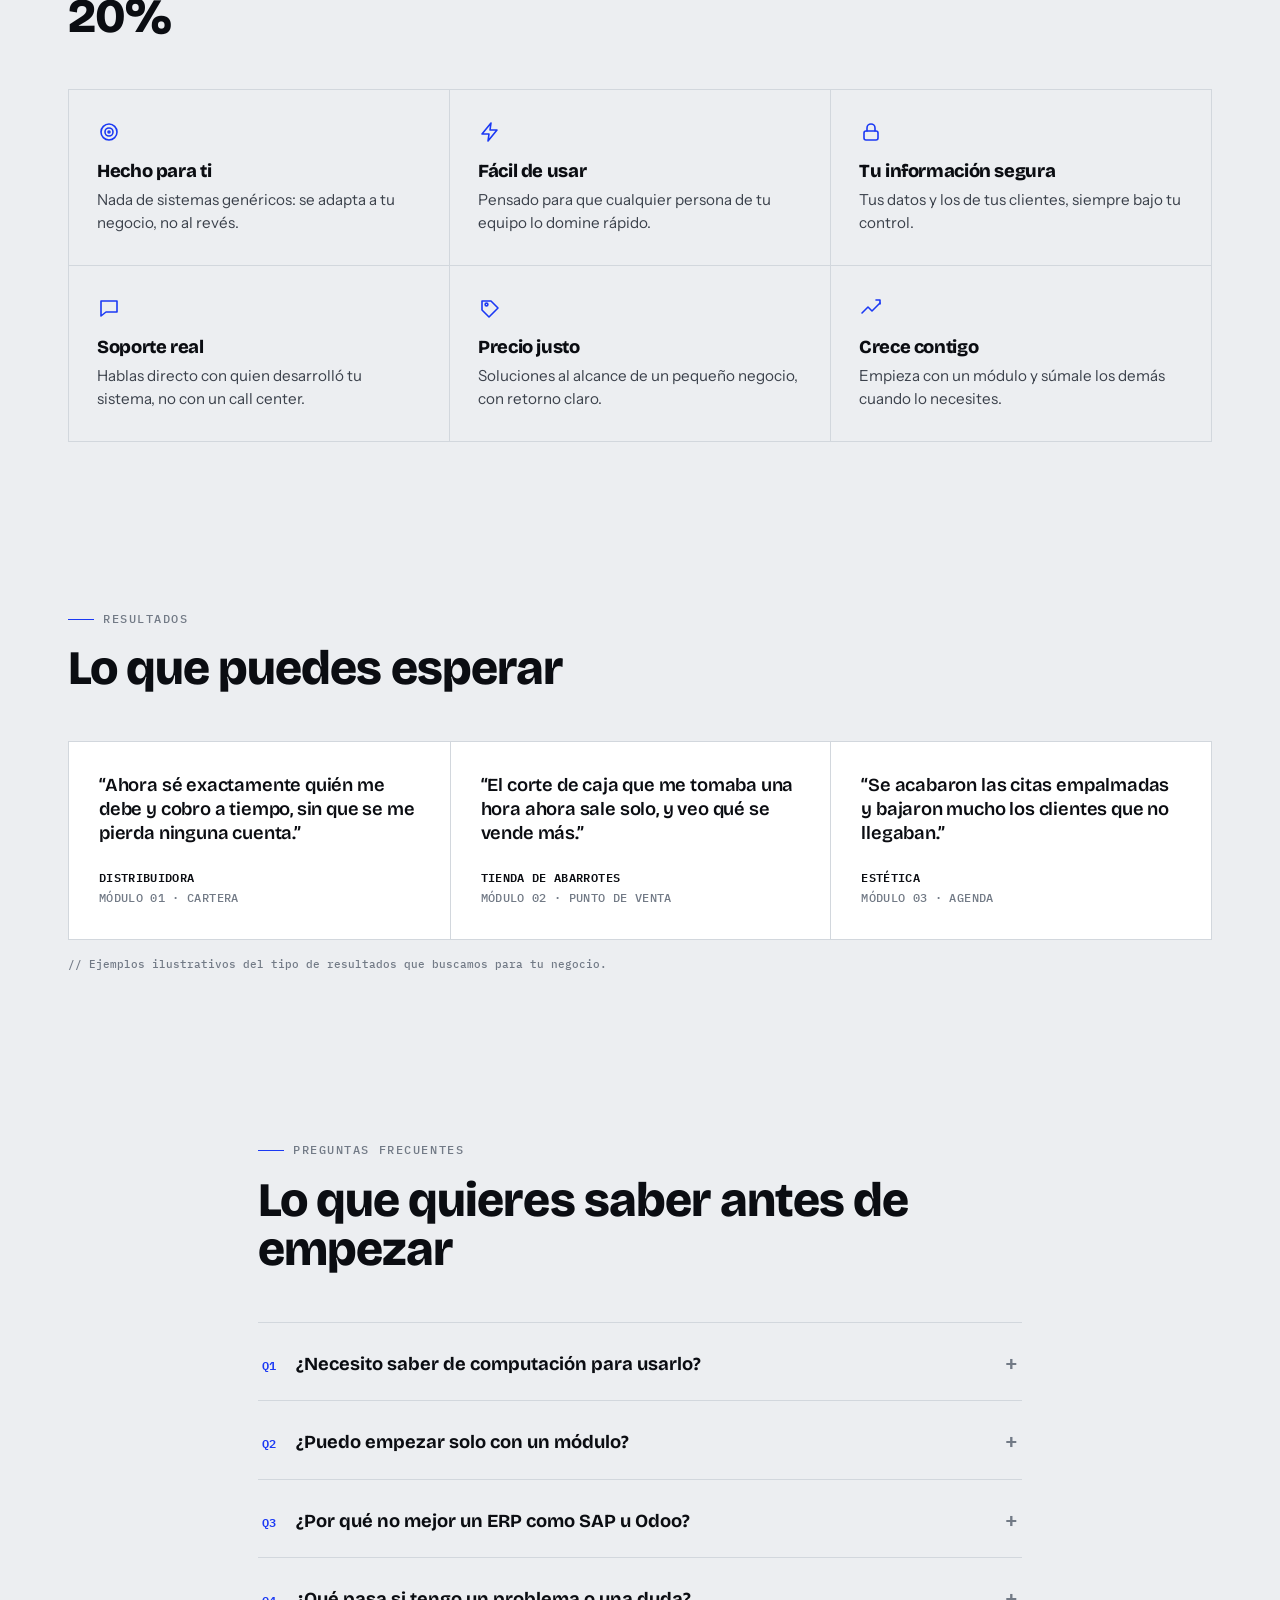
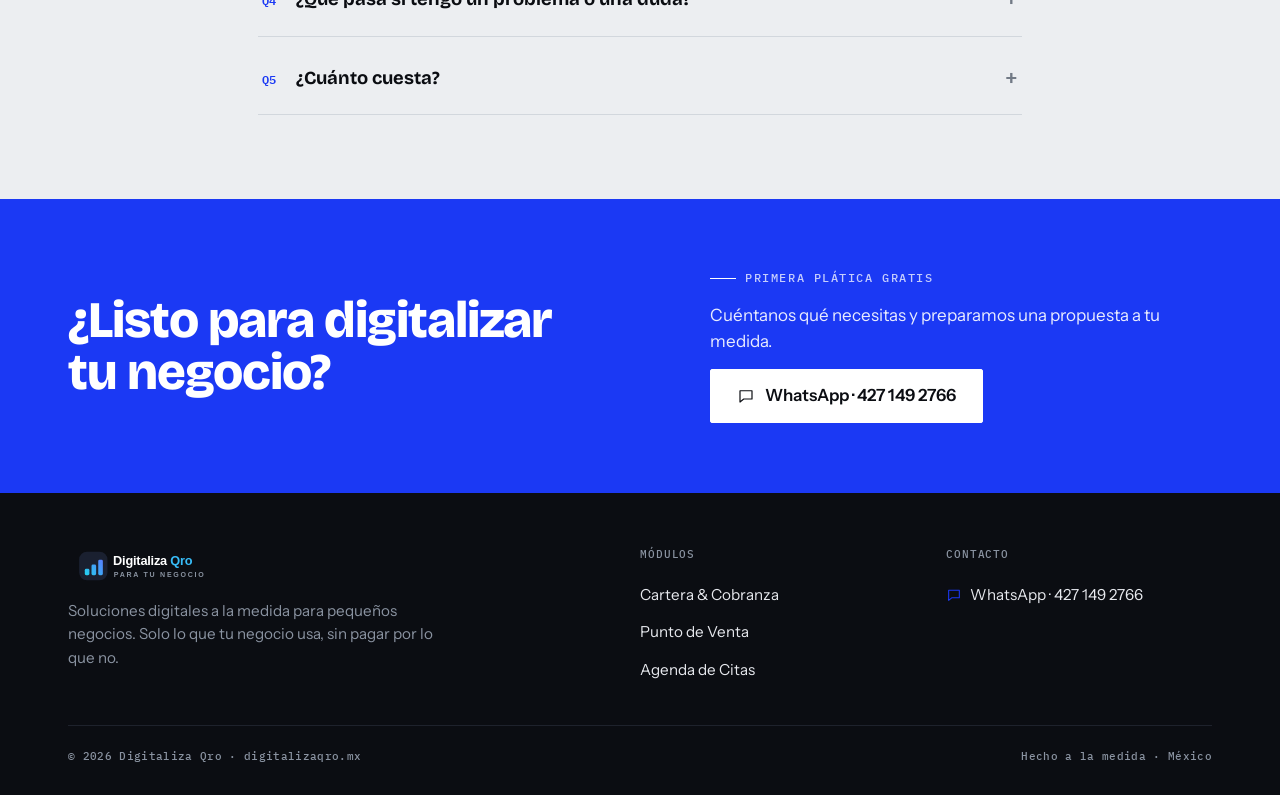
==== commit ed1a3251: "Agregar sección de paquetes de digitalización Nueva sección pública "Paquetes de digitalización" con" ====
--- a/digitalizaqro-todo-en-uno.html
+++ b/digitalizaqro-todo-en-uno.html
@@ -171,6 +171,17 @@
 .mod__media .figure__body{padding:14px}
 .mod--rev .mod__media{order:-1}
 @media(min-width:961px){.mod--rev .mod__grid{grid-template-columns:88px 1fr 1fr}.mod--rev .mod__meta{order:0}.mod--rev .mod__copy{order:2}.mod--rev .mod__media{order:1}}
+
+/* ============================================================ PACKAGES */
+.pack-grid{display:grid;grid-template-columns:repeat(4,1fr);border-top:1px solid var(--line);border-left:1px solid var(--line)}
+.pack{padding:30px 26px;border-right:1px solid var(--line);border-bottom:1px solid var(--line);display:flex;flex-direction:column}
+.pack__tag{display:inline-block;color:var(--muted);text-transform:uppercase;letter-spacing:.06em;font-size:11px;margin-bottom:16px}
+.pack>.ico{color:var(--accent);margin-bottom:16px}
+.pack h3{font-size:1.1rem;margin-bottom:9px}
+.pack>p{color:var(--ink-2);font-size:.93rem;margin-bottom:18px}
+.pack .mod__list{margin-bottom:22px}
+.pack .mod__list li{font-size:.9rem;padding:10px 0}
+.pack .btn{margin-top:auto;align-self:flex-start}
 
 /* ============================================================ COMPARE (matrix) */
 .compare{background:var(--night);color:var(--on-night)}
@@ -280,6 +291,8 @@
   .proc__step:nth-child(3),.proc__step:nth-child(4){border-top:1px solid var(--line)}
   .proc__step:nth-child(3){border-left:0}
   .ben__grid{grid-template-columns:1fr 1fr}
+  .pack-grid{grid-template-columns:1fr 1fr}
+  .pack:nth-child(odd){border-left:0}
   .quotes{grid-template-columns:1fr}
   .quote{border-left:0;border-top:1px solid var(--line)}
   .quote:first-child{border-top:0}
@@ -288,7 +301,8 @@
 @media(max-width:560px){
   body{font-size:16px}
   .section{padding-block:60px}
-  .specs__in,.proc__grid,.ben__grid{grid-template-columns:1fr}
+  .specs__in,.proc__grid,.ben__grid,.pack-grid{grid-template-columns:1fr}
+  .pack{border-left:0!important;border-right:0}
   .spec,.proc__step{border-left:0!important}
   .spec:nth-child(n){border-top:1px solid var(--line)}
   .spec:first-child{border-top:0}
@@ -314,6 +328,7 @@
       </a>
       <nav class="nav" aria-label="Principal">
         <a href="#soluciones">Soluciones</a>
+        <a href="#paquetes">Paquetes</a>
         <a href="#comparativa">A la medida</a>
         <a href="#proceso">Proceso</a>
         <a href="#faq">Preguntas</a>
@@ -326,6 +341,7 @@
     </div>
     <div class="mnav" id="mnav">
       <a href="#soluciones">Soluciones</a>
+      <a href="#paquetes">Paquetes</a>
       <a href="#comparativa">A la medida</a>
       <a href="#proceso">Proceso</a>
       <a href="#faq">Preguntas</a>
@@ -491,6 +507,70 @@
           </div>
         </div>
       </article>
+    </section>
+
+    <!-- ============ PACKAGES ============ -->
+    <section id="paquetes" class="section wrap">
+      <div class="sec-head">
+        <span class="kicker">Paquetes de digitalización</span>
+        <h2>Más que software: paquetes completos para arrancar</h2>
+        <p>Desde instalarlo en el equipo que ya tienes, hasta un paquete completo con equipo nuevo, listo para operar desde el primer día.</p>
+      </div>
+      <div class="pack-grid">
+        <div class="pack">
+          <span class="pack__tag mono">Solo software</span>
+          <svg class="ico" viewBox="0 0 24 24" aria-hidden="true"><rect x="4" y="4" width="16" height="12" rx="1.5"/><path d="M8 20h8M12 16v4"/></svg>
+          <h3>Instalación en tu equipo actual</h3>
+          <p>Configuramos el sistema en la computadora o tablet que ya tienes. La opción más rápida y económica si tu equipo funciona bien.</p>
+          <ul class="mod__list">
+            <li><svg class="ico" viewBox="0 0 24 24"><path d="M4 12l5 5L20 6"/></svg> Se instala en tu equipo actual</li>
+            <li><svg class="ico" viewBox="0 0 24 24"><path d="M4 12l5 5L20 6"/></svg> Capacitación incluida</li>
+            <li><svg class="ico" viewBox="0 0 24 24"><path d="M4 12l5 5L20 6"/></svg> Arranca en menos tiempo</li>
+          </ul>
+          <a class="btn btn--ghost btn--sm" href="https://wa.me/524271492766?text=Hola%2C%20quiero%20cotizar%20la%20instalaci%C3%B3n%20del%20software%20en%20mi%20equipo%20actual" target="_blank" rel="noopener">Cotizar esta opción
+            <svg class="i ico" viewBox="0 0 24 24"><path d="M5 12h14M13 6l6 6-6 6"/></svg></a>
+        </div>
+        <div class="pack">
+          <span class="pack__tag mono">+ Tablet</span>
+          <svg class="ico" viewBox="0 0 24 24" aria-hidden="true"><rect x="6" y="3" width="12" height="18" rx="2"/><path d="M12 18h.01"/></svg>
+          <h3>Software + tablet lista para usar</h3>
+          <p>Te entregamos una tablet nueva, configurada con tu sistema listo para operar. Ideal para mostrador, caja chica o negocios con poco espacio.</p>
+          <ul class="mod__list">
+            <li><svg class="ico" viewBox="0 0 24 24"><path d="M4 12l5 5L20 6"/></svg> Tablet nueva y configurada</li>
+            <li><svg class="ico" viewBox="0 0 24 24"><path d="M4 12l5 5L20 6"/></svg> Ideal para mostrador o venta móvil</li>
+            <li><svg class="ico" viewBox="0 0 24 24"><path d="M4 12l5 5L20 6"/></svg> Todo listo para encender y usar</li>
+          </ul>
+          <a class="btn btn--ghost btn--sm" href="https://wa.me/524271492766?text=Hola%2C%20quiero%20cotizar%20el%20paquete%20de%20software%20con%20tablet" target="_blank" rel="noopener">Cotizar esta opción
+            <svg class="i ico" viewBox="0 0 24 24"><path d="M5 12h14M13 6l6 6-6 6"/></svg></a>
+        </div>
+        <div class="pack">
+          <span class="pack__tag mono">+ Equipo de cómputo</span>
+          <svg class="ico" viewBox="0 0 24 24" aria-hidden="true"><rect x="3" y="4" width="18" height="12" rx="1.5"/><path d="M8 20h8M12 16v4"/><circle cx="17" cy="8" r="1"/></svg>
+          <h3>Paquete completo con equipo nuevo</h3>
+          <p>Compramos, instalamos y configuramos la computadora y periféricos necesarios, junto con tu sistema. Todo listo para operar desde el primer día.</p>
+          <ul class="mod__list">
+            <li><svg class="ico" viewBox="0 0 24 24"><path d="M4 12l5 5L20 6"/></svg> Equipo recomendado según tu presupuesto</li>
+            <li><svg class="ico" viewBox="0 0 24 24"><path d="M4 12l5 5L20 6"/></svg> Instalación y configuración incluidas</li>
+            <li><svg class="ico" viewBox="0 0 24 24"><path d="M4 12l5 5L20 6"/></svg> Ideal si vas a empezar desde cero</li>
+          </ul>
+          <a class="btn btn--ghost btn--sm" href="https://wa.me/524271492766?text=Hola%2C%20quiero%20cotizar%20el%20paquete%20completo%20con%20equipo%20de%20c%C3%B3mputo" target="_blank" rel="noopener">Cotizar esta opción
+            <svg class="i ico" viewBox="0 0 24 24"><path d="M5 12h14M13 6l6 6-6 6"/></svg></a>
+        </div>
+        <div class="pack">
+          <span class="pack__tag mono">En la nube</span>
+          <svg class="ico" viewBox="0 0 24 24" aria-hidden="true"><path d="M7 18a4 4 0 0 1-.5-7.97A5 5 0 0 1 16 8a3.5 3.5 0 0 1 1 6.9"/></svg>
+          <h3>Software en la nube</h3>
+          <p>Tu sistema corre en la nube: accesible desde celular, tablet o computadora, con respaldo automático de tu información. Ideal si tienes más de una sucursal.</p>
+          <ul class="mod__list">
+            <li><svg class="ico" viewBox="0 0 24 24"><path d="M4 12l5 5L20 6"/></svg> Accede desde cualquier dispositivo</li>
+            <li><svg class="ico" viewBox="0 0 24 24"><path d="M4 12l5 5L20 6"/></svg> Respaldo automático de tu información</li>
+            <li><svg class="ico" viewBox="0 0 24 24"><path d="M4 12l5 5L20 6"/></svg> Ideal para varias sucursales</li>
+          </ul>
+          <a class="btn btn--ghost btn--sm" href="https://wa.me/524271492766?text=Hola%2C%20quiero%20cotizar%20el%20software%20en%20la%20nube" target="_blank" rel="noopener">Cotizar esta opción
+            <svg class="i ico" viewBox="0 0 24 24"><path d="M5 12h14M13 6l6 6-6 6"/></svg></a>
+        </div>
+      </div>
+      <p class="compare__note">// El costo varía según el paquete, el volumen de tu negocio y los módulos que elijas. Cotización sin compromiso por WhatsApp.</p>
     </section>
 
     <!-- ============ COMPARE ============ -->
